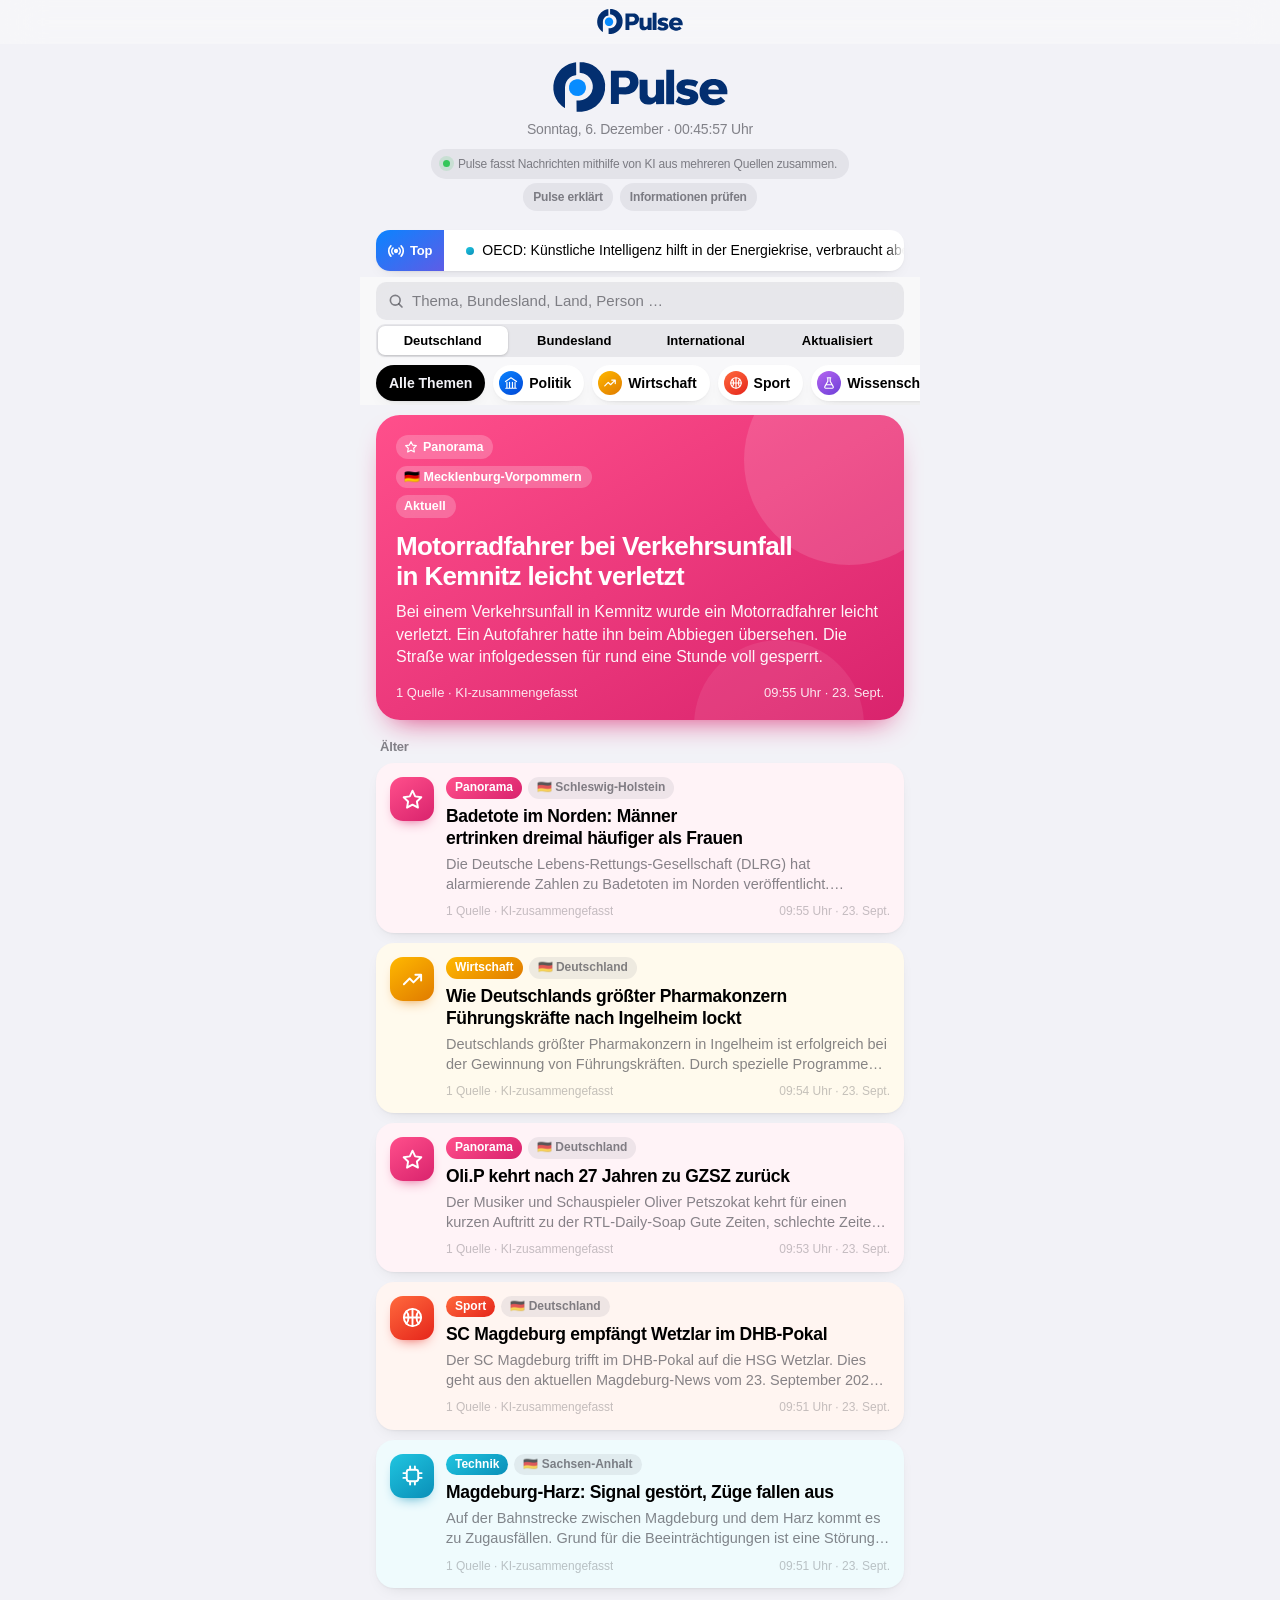
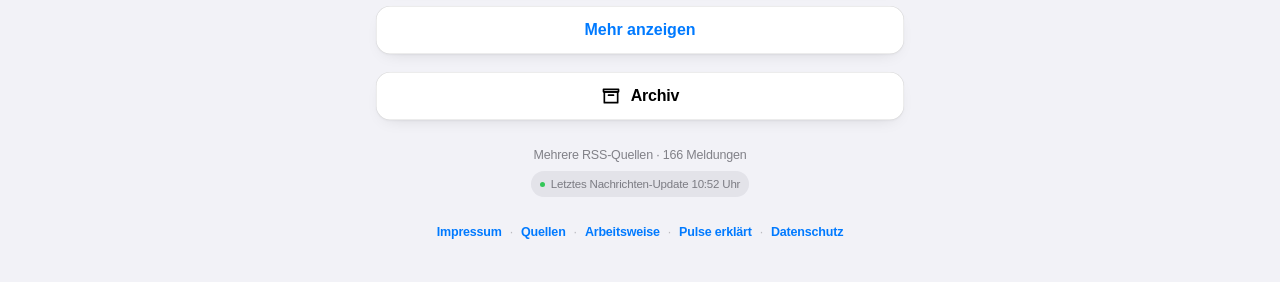
==== index.html @ de3131e3 "Match compact scrolled header spacing" ====
<!doctype html>
<html lang="de">
<head>
<meta charset="utf-8">
<meta name="viewport" content="width=device-width, initial-scale=1, maximum-scale=1, user-scalable=no, viewport-fit=cover">
<meta name="color-scheme" content="light dark">
<link rel="manifest" href="./manifest.webmanifest">
<title>Pulse</title>
<link rel="icon" href="data:image/svg+xml,%3Csvg xmlns='http://www.w3.org/2000/svg' viewBox='0 0 64 64'%3E%3Crect width='64' height='64' rx='16' fill='%23007AFF'/%3E%3Cpath d='M14 35h9l5-15 8 27 5-17h9' fill='none' stroke='white' stroke-width='6' stroke-linecap='round' stroke-linejoin='round'/%3E%3C/svg%3E">
<style>
:root{
  box-sizing:border-box;
  padding-top:env(safe-area-inset-top,0px);
  padding-bottom:env(safe-area-inset-bottom,0px);
  --font:-apple-system,BlinkMacSystemFont,"SF Pro Text","SF Pro Display","Segoe UI",Roboto,"Helvetica Neue",Arial,system-ui,sans-serif;
  --nav:44px;
  --bg:#F2F2F7; --card:#FFFFFF;
  --label:#000000; --label2:rgba(60,60,67,.62); --label3:rgba(60,60,67,.3);
  --sep:rgba(60,60,67,.2); --fill:rgba(118,118,128,.12);
  --bar:rgba(249,249,249,.82); --segon:#FFFFFF; --tint:#007AFF;
  --shadow:0 1px 2px rgba(0,0,0,.04),0 6px 18px -10px rgba(0,0,0,.18);
}
html[data-theme="light"]{color-scheme:light;--bg:#F2F2F7;--card:#FFFFFF;--label:#000000;--label2:rgba(60,60,67,.62);--label3:rgba(60,60,67,.3);--sep:rgba(60,60,67,.2);--fill:rgba(118,118,128,.12);--bar:rgba(249,249,249,.82);--segon:#FFFFFF;--tint:#007AFF;--shadow:0 1px 2px rgba(0,0,0,.04),0 6px 18px -10px rgba(0,0,0,.18)}
html[data-theme="dark"]{color-scheme:dark;--bg:#000000;--card:#1C1C1E;--label:#FFFFFF;--label2:rgba(235,235,245,.62);--label3:rgba(235,235,245,.3);--sep:rgba(84,84,88,.65);--fill:rgba(118,118,128,.24);--bar:rgba(22,22,24,.82);--segon:#636366;--tint:#0A84FF;--shadow:0 0 0 .5px rgba(255,255,255,.04)}
@media (prefers-color-scheme: dark){
  :root:not([data-theme]){
    --bg:#000000; --card:#1C1C1E;
    --label:#FFFFFF; --label2:rgba(235,235,245,.62); --label3:rgba(235,235,245,.3);
    --sep:rgba(84,84,88,.65); --fill:rgba(118,118,128,.24);
    --bar:rgba(22,22,24,.82); --segon:#636366; --tint:#0A84FF;
    --shadow:0 0 0 .5px rgba(255,255,255,.04);
  }
}
*{box-sizing:border-box;-webkit-tap-highlight-color:transparent;transition:none!important;scroll-behavior:auto!important}
[hidden]{display:none!important}
html{width:100%;min-width:100%;scroll-padding-top:env(safe-area-inset-top,0px);-webkit-text-size-adjust:100%;overflow-x:hidden}
body{width:100%;min-width:100%;margin:0;min-height:100vh;background:var(--bg);color:var(--label);font:17px/1.35 var(--font);-webkit-font-smoothing:antialiased;letter-spacing:-.011em}
button{font:inherit;color:inherit;cursor:pointer}
button:focus-visible,a:focus-visible{outline:3px solid color-mix(in srgb,var(--tint) 60%,transparent);outline-offset:2px}
.wrap{display:block;width:100%;max-width:560px;margin:0 auto;padding:0 16px 40px}
.ic{width:22px;height:22px;display:block}

.statusfill{position:fixed;top:0;left:0;right:0;height:env(safe-area-inset-top,0px);background:var(--bar);-webkit-backdrop-filter:saturate(180%) blur(20px);backdrop-filter:saturate(180%) blur(20px);z-index:60}
.navbar{position:sticky;top:env(safe-area-inset-top,0px);z-index:20;height:var(--nav);display:flex;align-items:center;justify-content:center;background:color-mix(in srgb,var(--bar) 78%,transparent);-webkit-backdrop-filter:saturate(180%) blur(20px);backdrop-filter:saturate(180%) blur(20px);border-bottom:.5px solid transparent;transition:border-color .2s}
.navbar.scrolled{height:44px;border-bottom-color:var(--sep)} body.nav-scrolled .controls{top:calc(env(safe-area-inset-top,0px) + 44px)}
.navtitle{display:flex;align-items:center;height:var(--nav);opacity:0;transition:opacity .2s}.navtitle img{display:block;width:86px;height:auto;max-height:30px;object-fit:contain}.theme-toggle{position:absolute;right:12px;top:6px;width:32px;height:32px;border:0;border-radius:50%;display:grid;place-items:center;background:color-mix(in srgb,var(--fill) 70%,transparent);color:var(--label2);opacity:0;pointer-events:none;transition:background .2s,transform .15s,opacity .2s}.theme-toggle:hover{background:var(--sep)}.theme-toggle:active{transform:scale(.94)}.theme-toggle .ic{width:17px;height:17px}
.navbar.scrolled .navtitle,.navbar.scrolled .theme-toggle,.navbar.scrolled>.pulse-settings-toggle{opacity:1;pointer-events:auto}.navbar.scrolled .navtitle{height:44px}.navbar.scrolled .navtitle img{width:88px;max-height:30px}.navbar.scrolled>.pulse-settings-toggle{width:32px!important;height:32px!important;right:12px!important}.navbar.scrolled>.pulse-settings-toggle svg{width:18px!important;height:18px!important}.navbar:not(.scrolled)>.pulse-settings-toggle{opacity:0;pointer-events:none}.navbar>.pulse-settings-toggle{position:absolute!important;right:12px!important;top:50%!important;transform:translateY(-50%)!important;margin:0!important;width:32px!important;height:32px!important}.navbar>.pulse-settings-toggle svg{width:18px!important;height:18px!important}
.settings-panel{margin:4px 0 8px;padding:10px 12px;border-radius:14px;background:var(--card);box-shadow:var(--shadow),inset 0 0 0 .5px var(--sep)}.settings-title{font-size:12px;font-weight:700;color:var(--label2);margin-bottom:7px}.settings-row{display:flex;align-items:center;justify-content:space-between;gap:10px;padding:5px 0;font-size:12px;font-weight:600;color:var(--label2)}.settings-row+.settings-row{border-top:.5px solid var(--sep)}.settings-actions{display:flex;gap:7px;justify-content:flex-end}.settings-panel button{border:0;border-radius:999px;padding:6px 10px;background:var(--fill);color:var(--label2);font-size:12px;font-weight:600}.settings-panel[hidden]{display:none!important}
.large{padding:2px 0 12px}
.large{padding:18px 0 12px;text-align:center}.large h1{margin:0;font-size:34px;line-height:1.1;font-weight:800;letter-spacing:-.03em}.brand-title{display:flex;align-items:center;justify-content:center}.brand-title img{display:block;width:min(175px,48vw);height:auto;max-height:52px;object-fit:contain}
.large .sub{margin:8px 0 0;color:var(--label2);font-size:14px;font-weight:500}.freshline{display:inline-flex;align-items:center;gap:8px;margin:10px auto 0;padding:7px 12px;border-radius:999px;background:var(--fill);font-size:12px;color:var(--label2);justify-content:center}.freshline>span:not(.freshdot){min-width:0}.freshline a{color:var(--tint);font-weight:650;text-decoration:none}.freshline a:hover{text-decoration:underline}.explainer-tools{display:flex;gap:7px;justify-content:center;margin:4px 0 7px}.explainer-tools a{display:inline-flex;align-items:center;justify-content:center;border:0;border-radius:999px;padding:6px 10px;background:var(--fill);color:var(--label2);font-size:12px;font-weight:600;text-decoration:none}.freshdot{width:7px;height:7px;flex:0 0 7px;border-radius:50%;background:#34C759;box-shadow:0 0 0 4px color-mix(in srgb,#34C759 15%,transparent)}

.mq{display:flex;align-items:stretch;background:var(--card);border-radius:14px;box-shadow:var(--shadow);overflow:hidden;margin-bottom:6px}
.mq-label{flex:none;display:flex;align-items:center;gap:6px;padding:0 12px;background:linear-gradient(145deg,#0A84FF,#5E5CE6);color:#fff;font-weight:700;font-size:13px}
.mq-label svg{width:16px;height:16px}
.mq-view{position:relative;flex:1;overflow:hidden;min-width:0;-webkit-mask-image:linear-gradient(90deg,transparent,#000 18px,#000 calc(100% - 18px),transparent);mask-image:linear-gradient(90deg,transparent,#000 18px,#000 calc(100% - 18px),transparent)}
.mq-track{display:flex;width:max-content;animation:mq var(--dur,60s) linear infinite}
.mq-view:hover .mq-track{animation-play-state:paused}
.mq-list{display:flex;flex:none}
.mq-item{display:flex;align-items:center;gap:8px;border:0;background:none;padding:11px 0 11px 22px;font-size:14px;font-weight:500;white-space:nowrap}
.mq-item i{width:8px;height:8px;border-radius:50%;background:linear-gradient(145deg,var(--c1),var(--c2));flex:none}
@keyframes mq{to{transform:translateX(-50%)}}

.controls{position:sticky;top:calc(env(safe-area-inset-top,0px) + var(--nav));z-index:15;background:var(--bar);-webkit-backdrop-filter:saturate(180%) blur(20px);backdrop-filter:saturate(180%) blur(20px);margin:0 -16px;padding:5px 16px 0;display:flex;flex-direction:column;gap:4px}.search-meta{display:flex;align-items:center;justify-content:space-between;gap:10px;min-height:25px;margin:-8px 0 8px;color:var(--label2);font-size:12.5px;font-weight:550}.search-meta:empty,.state-chips:empty,.country-chips:empty{display:none}.search-meta-left{display:flex;align-items:center;gap:7px;min-width:0}.filter-chip{display:inline-flex;align-items:center;gap:6px;max-width:100%;padding:5px 8px 5px 10px;border-radius:999px;background:var(--card);box-shadow:var(--shadow);color:var(--label);white-space:nowrap;overflow:hidden;text-overflow:ellipsis}.filter-chip button{width:18px;height:18px;border:0;border-radius:50%;padding:0;background:var(--fill);display:grid;place-items:center;color:var(--label2);font-size:14px;line-height:1}.filter-clear{border:0;background:none;color:var(--tint);font-size:12.5px;font-weight:650;padding:4px 0}.country-chips,.state-chips{display:flex;gap:8px;overflow-x:auto;padding:4px 16px;margin:0 -16px;scrollbar-width:none}.country-chips::-webkit-scrollbar,.state-chips::-webkit-scrollbar{display:none}.mini-chip{flex:none;border:0;border-radius:999px;padding:7px 11px;background:var(--card);box-shadow:var(--shadow);font:600 13px/1 var(--font);white-space:nowrap}.mini-chip[aria-pressed="true"]{background:var(--label);color:var(--bg)}
.searchbox{position:relative;margin:0}.searchbox .ic{position:absolute;left:11px;top:50%;width:18px;height:18px;transform:translateY(-50%);color:var(--label2);pointer-events:none} .searchbox input{width:100%;height:38px;border:0;border-radius:10px;padding:0 12px 0 36px;background:var(--fill);color:var(--label);font:500 15px/1 var(--font);outline:none}.searchbox input::placeholder{color:var(--label2)}.searchbox input:focus{box-shadow:0 0 0 2px color-mix(in srgb,var(--tint) 35%,transparent)}
/* Mehr anzeigen und Archiv teilen bewusst dieselbe Navigationskomponente. */.large-text .searchbox input{font-size:18px}.large-text .more-button{font-size:19px}
.seg{display:flex;background:var(--fill);border-radius:9px;padding:2px;gap:2px;margin:0}
.seg button{flex:1;min-width:0;border:0;background:transparent;font:600 13px/1 var(--font);padding:8px 2px;border-radius:7px;white-space:nowrap}
.seg button[aria-pressed="true"]{background:var(--segon);box-shadow:0 1px 3px rgba(0,0,0,.16),0 0 0 .5px rgba(0,0,0,.04)}.state-picker{position:relative;padding:7px 0 9px}.state-picker select{width:100%;height:36px;appearance:none;-webkit-appearance:none;border:0;border-radius:10px;padding:0 38px 0 12px;background:var(--fill);color:var(--label);font:600 14px/1 var(--font);outline:none}.state-picker::after{content:"";position:absolute;right:13px;top:50%;width:7px;height:7px;border-right:1.8px solid var(--label2);border-bottom:1.8px solid var(--label2);transform:translateY(-65%) rotate(45deg);pointer-events:none}.state-picker select:focus{box-shadow:0 0 0 2px color-mix(in srgb,var(--tint) 35%,transparent)}
.chips{display:flex;gap:8px;overflow-x:auto;padding:4px 16px;margin:0 -16px;scrollbar-width:none}
.chips::-webkit-scrollbar{display:none}
.chip{flex:none;display:flex;align-items:center;gap:6px;border:0;border-radius:999px;padding:6px 13px 6px 6px;background:var(--card);box-shadow:var(--shadow);font:600 14px/1 var(--font)}
.chip.all{padding-left:13px}
.chip .ci{width:24px;height:24px;border-radius:50%;display:grid;place-items:center;background:linear-gradient(145deg,var(--c1),var(--c2));color:#fff}
.chip .ci svg{width:14px;height:14px}
.chip[aria-pressed="true"]{background:linear-gradient(145deg,var(--c1),var(--c2));color:#fff}
.chip[aria-pressed="true"] .ci{background:rgba(255,255,255,.26)}
.chip.all[aria-pressed="true"]{background:var(--label);color:var(--bg)}

.section{margin:18px 4px 8px;color:var(--label2);font-size:13px;font-weight:600}
.hero{display:block;width:100%;text-align:left;border:0;border-radius:24px;padding:20px 20px 18px;margin-top:10px;color:#fff;background:linear-gradient(150deg,var(--c1),var(--c2));position:relative;overflow:hidden;box-shadow:0 14px 30px -16px var(--c2)}
.hero::before{content:"";position:absolute;right:-50px;top:-60px;width:210px;height:210px;border-radius:50%;background:rgba(255,255,255,.13)}
.hero::after{content:"";position:absolute;right:40px;bottom:-90px;width:170px;height:170px;border-radius:50%;background:rgba(255,255,255,.08)}
.hero>*{position:relative;z-index:1}
.hero-top{display:flex;flex-direction:column;align-items:flex-start;gap:7px;margin:0 52px 14px 0;min-width:0}.hero-top .pill{display:inline-flex;max-width:100%;min-width:0;white-space:nowrap;overflow:hidden;text-overflow:ellipsis}.hero-top .pill:nth-child(2){justify-content:flex-start}.close{right:14px;top:14px;width:34px;height:34px;z-index:5}.shead{padding:18px}.shead h2{margin-top:0}.story-meta{display:flex;flex-wrap:wrap;gap:7px;margin-top:14px}
.pill{display:inline-flex;align-items:center;gap:5px;border-radius:999px;padding:5px 10px 5px 8px;font-size:12.5px;font-weight:600;line-height:1}
.pill svg{width:14px;height:14px}
.pill.glass{background:rgba(255,255,255,.22);-webkit-backdrop-filter:blur(8px);backdrop-filter:blur(8px)}
.htitle{display:block;font-size:26px;line-height:1.14;font-weight:800;letter-spacing:-.025em;text-wrap:balance}
.hsum{display:block;margin-top:10px;font-size:16px;line-height:1.4;opacity:.95}
.hfoot{display:flex;justify-content:space-between;gap:10px;margin-top:16px;font-size:13px;font-weight:500;opacity:.88}
.list{display:flex;flex-direction:column;gap:10px}
.card{display:grid;grid-template-columns:44px 1fr;gap:12px;width:100%;text-align:left;border:0;border-radius:18px;padding:14px;background:var(--card);background:color-mix(in srgb,var(--c1) 7%,var(--card));box-shadow:var(--shadow)}
.tile{width:44px;height:44px;border-radius:13px;display:grid;place-items:center;color:#fff;background:linear-gradient(145deg,var(--c1),var(--c2));box-shadow:0 6px 14px -8px var(--c2)}
.tile .ic{width:23px;height:23px}
.cbody{display:block;min-width:0}
.tags{display:flex;flex-wrap:wrap;gap:6px;margin-bottom:7px}
.tag{border-radius:999px;padding:3px 9px;font-size:12px;font-weight:600;line-height:1.3}
.tag.cat{color:#fff;background:linear-gradient(145deg,var(--c1),var(--c2))}
.tag.reg{background:var(--fill);color:var(--label2)}
.ctitle{display:block;font-size:17.5px;line-height:1.25;font-weight:750;letter-spacing:-.018em;text-wrap:balance}
.csum{display:block;margin-top:5px;font-size:14.5px;line-height:1.36;color:var(--label2);display:-webkit-box;-webkit-line-clamp:2;-webkit-box-orient:vertical;overflow:hidden}
.cmeta{display:flex;justify-content:space-between;gap:10px;margin-top:9px;font-size:12px;color:var(--label3);font-weight:500}.cmeta .sources{color:var(--label2)}.cmeta .ai{color:var(--label3)}
.cmeta span:first-child{overflow:hidden;text-overflow:ellipsis;white-space:nowrap}
.empty{text-align:center;padding:48px 24px;color:var(--label2)}.archive-button,.more-button{display:flex;align-items:center;justify-content:center;gap:10px;width:100%;height:48px;margin:18px 0 6px;padding:0 18px;border:0;border-radius:14px;background:var(--card);text-decoration:none;font-size:16px;font-weight:650;box-shadow:var(--shadow),inset 0 0 0 .5px var(--sep);transition:background .15s,transform .15s}.archive-button{color:#000}.more-button{color:var(--tint)}.archive-button:hover,.more-button:hover{background:var(--fill)}.archive-button:active,.more-button:active{transform:scale(.985)}.archive-button svg{width:20px;height:20px;flex:none}.large-text .archive-button,.large-text .more-button{font-size:19px}
.empty h3{margin:12px 0 6px;color:var(--label);font-size:20px}
.empty p{margin:0 0 16px;font-size:15px}
.empty .big{width:64px;height:64px;border-radius:20px;margin:0 auto;display:grid;place-items:center;background:linear-gradient(145deg,#8E8E93,#636366);color:#fff}
.empty .big svg{width:32px;height:32px}
.skip-link{position:fixed;left:12px;top:8px;z-index:100;padding:9px 12px;border-radius:10px;background:var(--label);color:var(--bg);transform:translateY(-150%);transition:transform .15s}.skip-link:focus{transform:none}.access-tools{display:flex;gap:7px;justify-content:flex-end;margin:4px 0 7px}.access-tools button{border:0;border-radius:999px;padding:6px 10px;background:var(--fill);color:var(--label2);font-size:12px;font-weight:600}body.large-text{font-size:19px}body.large-text .sub{font-size:18px}body.large-text .freshline{font-size:15px}body.large-text .mq-label{font-size:15px}body.large-text .mq-item{font-size:17px}body.large-text .seg button{font-size:16px}body.large-text .chip{font-size:15px}body.large-text .state-chips button{font-size:15px}body.large-text .section{font-size:16px}body.large-text .ctitle{font-size:21px}body.large-text .csum{font-size:19px}body.large-text .cmeta{font-size:15px}body.large-text .tag{font-size:14px}body.large-text .htitle{font-size:30px}body.large-text .hsum{font-size:19px}body.large-text .hfoot{font-size:15px}body.large-text .pill{font-size:14px}body.large-text .access-tools button{font-size:14px}body.large-text .shead h2{font-size:27px}body.large-text .sbody h4{font-size:16px}body.large-text .sbody p{font-size:20px}body.large-text .sbody .note{font-size:16px}body.large-text .source-links p{font-size:18px}body.large-text .sact a,body.large-text .sact button{font-size:19px}body.large-text .story-badge{font-size:14px}body.reduce-motion *,body.reduce-motion *::before,body.reduce-motion *::after{animation:none!important;transition:none!important;scroll-behavior:auto!important}.story-meta{display:flex;flex-wrap:wrap;gap:6px;margin-top:8px}.story-badge{display:inline-flex;align-items:center;gap:5px;padding:4px 8px;border-radius:999px;background:rgba(255,255,255,.22);color:#fff;font-size:11.5px;font-weight:600}.ai-badge{color:#fff;background:rgba(255,255,255,.30)}.bottom-nav{display:none}@media(max-width:680px){main.wrap{display:block;width:100%;max-width:none;margin:0;padding:0 16px 90px}.bottom-nav{position:fixed;display:flex;left:0;right:0;bottom:0;z-index:40;padding:7px 8px calc(7px + env(safe-area-inset-bottom,0px));background:var(--bar);backdrop-filter:saturate(180%) blur(20px);border-top:.5px solid var(--sep);justify-content:space-around}.bottom-nav button{flex:1;border:0;background:none;color:var(--label2);font-size:10px;font-weight:600;padding:3px 1px}.bottom-nav button[aria-current="page"]{color:var(--tint)}.bottom-nav .bn-icon{display:block;font-size:17px;line-height:18px;margin-bottom:2px}.wrap{padding-bottom:90px}}.foot{margin:26px 8px 0;text-align:center;color:var(--label2);font-size:12.5px;line-height:1.45}.info-link{display:flex;align-items:center;justify-content:center;width:max-content;margin:10px auto 0;padding:7px 11px;border-radius:999px;background:var(--fill);color:var(--tint);font-size:12px;font-weight:650;text-decoration:none}.update-badge{display:inline-flex;align-items:center;gap:6px;margin-top:7px;padding:5px 9px;border-radius:999px;background:var(--fill);font-size:11.5px}.update-badge i{width:5px;height:5px;border-radius:50%;background:#34C759}.change-box{margin:14px 0 18px;padding:12px 14px;border-radius:14px;background:color-mix(in srgb,var(--tint) 10%,var(--card));border:1px solid color-mix(in srgb,var(--tint) 28%,var(--sep));color:var(--label)}.change-title{font-size:13px;font-weight:750;color:var(--tint);margin-bottom:5px}.change-text{font-size:14px;line-height:1.45;color:var(--label2)}

.overlay{position:fixed;inset:0;background:rgba(0,0,0,.42);opacity:0;pointer-events:none;transition:opacity .25s;z-index:70}
.overlay.open{opacity:1;pointer-events:auto}
.sheet{position:fixed;left:0;right:0;bottom:0;margin:0 auto;max-width:680px;max-height:90vh;overflow:auto;background:var(--bg);border-radius:22px 22px 0 0;transform:translateY(105%);transition:transform .34s cubic-bezier(.2,.85,.2,1);z-index:71;padding-bottom:calc(22px + env(safe-area-inset-bottom,0px));overscroll-behavior:contain}
.sheet.open{transform:none}
.grip{display:block;padding:10px 0 8px;touch-action:none}
.grip::before{content:"";display:block;width:38px;height:5px;border-radius:3px;background:var(--label3);margin:0 auto}
.shead{margin:0 14px;border-radius:20px;padding:18px;color:#fff;background:linear-gradient(150deg,var(--c1),var(--c2));position:relative;overflow:hidden}
.shead::before{content:"";position:absolute;right:-40px;top:-50px;width:170px;height:170px;border-radius:50%;background:rgba(255,255,255,.14)}
.shead>*{position:relative}
.shead h2{margin:12px 0 0;font-size:23px;line-height:1.18;font-weight:800;letter-spacing:-.022em;text-wrap:balance}
.sbody{padding:4px 22px 0}
.sbody h4{margin:18px 0 4px;font-size:13px;color:var(--label2);font-weight:600}.relevance{padding:11px 13px;border-radius:13px;background:var(--fill);font-size:15px;line-height:1.42}
.sbody p{margin:0;font-size:17px;line-height:1.45}
.sbody .note{font-size:13px;color:var(--label2);margin-top:14px}.source-links p{margin:0 0 6px;font-size:15px;line-height:1.4}.source-links a{color:var(--tint);text-decoration:none}.source-links a:hover{text-decoration:underline}
.sact{display:flex;flex-wrap:wrap;gap:10px;margin-top:20px}
.sact a,.sact button{flex:1 1 auto;text-align:center;text-decoration:none;border:0;border-radius:14px;padding:14px 18px;font-weight:600;font-size:16px}
.sact .primary{background:linear-gradient(145deg,var(--c1),var(--c2));color:#fff}
.sact .secondary{background:var(--fill);color:var(--tint)}
.close{position:absolute;right:12px;top:12px;width:30px;height:30px;border-radius:50%;border:0;background:rgba(255,255,255,.24);color:#fff;display:grid;place-items:center;z-index:2}
.close svg{width:14px;height:14px}

@media (prefers-reduced-motion:reduce){
  .mq-track{animation:none}
  .mq-view{overflow-x:auto;-webkit-mask-image:none;mask-image:none}
  .mq-list[aria-hidden="true"]{display:none}
  .sheet,.overlay{transition:none}
}
@media (max-width:380px){
  .large h1{font-size:30px}
  .htitle{font-size:23px}
  .seg button{font-size:12px}
}
</style>
<link rel="stylesheet" href="./assets/settings.css">
</head>
<body>
<svg width="0" height="0" style="position:absolute" aria-hidden="true" focusable="false">
  <defs>
    <symbol id="i-politik" viewBox="0 0 24 24" fill="none" stroke="currentColor" stroke-width="2" stroke-linecap="round" stroke-linejoin="round"><path d="M3 21h18M5 21V11M9.5 21V11M14.5 21V11M19 21V11M2.5 9.5 12 3l9.5 6.5"/></symbol>
    <symbol id="i-wirtschaft" viewBox="0 0 24 24" fill="none" stroke="currentColor" stroke-width="2" stroke-linecap="round" stroke-linejoin="round"><path d="M3 17l6-6 4 4 8-8M15 7h6v6"/></symbol>
    <symbol id="i-sport" viewBox="0 0 24 24" fill="none" stroke="currentColor" stroke-width="2" stroke-linecap="round" stroke-linejoin="round"><circle cx="12" cy="12" r="9"/><path d="M12 3v18M3 12h18M5.6 5.6c3 3 3 9.8 0 12.8M18.4 5.6c-3 3-3 9.8 0 12.8"/></symbol>
    <symbol id="i-wissenschaft" viewBox="0 0 24 24" fill="none" stroke="currentColor" stroke-width="2" stroke-linecap="round" stroke-linejoin="round"><path d="M9 3h6M10 3v6l-5.2 9.2A2 2 0 0 0 6.5 21h11a2 2 0 0 0 1.7-2.8L14 9V3M7.5 15h9"/></symbol>
    <symbol id="i-technik" viewBox="0 0 24 24" fill="none" stroke="currentColor" stroke-width="2" stroke-linecap="round" stroke-linejoin="round"><rect x="6" y="6" width="12" height="12" rx="2.5"/><path d="M9.5 2.5v3M14.5 2.5v3M9.5 18.5v3M14.5 18.5v3M2.5 9.5h3M2.5 14.5h3M18.5 9.5h3M18.5 14.5h3"/></symbol>
    <symbol id="i-panorama" viewBox="0 0 24 24" fill="none" stroke="currentColor" stroke-width="2" stroke-linecap="round" stroke-linejoin="round"><path d="M12 2.8l2.8 5.9 6.4.9-4.6 4.5 1.1 6.4L12 17.4l-5.7 3.1 1.1-6.4L2.8 9.6l6.4-.9z"/></symbol>
    <symbol id="i-umwelt" viewBox="0 0 24 24" fill="none" stroke="currentColor" stroke-width="2" stroke-linecap="round" stroke-linejoin="round"><path d="M11 20A7 7 0 0 1 4 13c0-6 5-9 16-9 0 10-3 16-9 16z"/><path d="M4 21c3-6 6-9 11-11"/></symbol>
    <symbol id="i-wave" viewBox="0 0 24 24" fill="none" stroke="currentColor" stroke-width="2.4" stroke-linecap="round"><circle cx="12" cy="12" r="2" fill="currentColor"/><path d="M7.5 7.5a6.4 6.4 0 0 0 0 9M16.5 7.5a6.4 6.4 0 0 1 0 9M4.3 4.3a11 11 0 0 0 0 15.4M19.7 4.3a11 11 0 0 1 0 15.4"/></symbol>
    <symbol id="i-search" viewBox="0 0 24 24" fill="none" stroke="currentColor" stroke-width="2.2" stroke-linecap="round"><circle cx="11" cy="11" r="6.5"/><path d="M20 20l-4.2-4.2"/></symbol>
    <symbol id="i-clock" viewBox="0 0 24 24" fill="none" stroke="currentColor" stroke-width="2.2" stroke-linecap="round"><circle cx="12" cy="12" r="8"/><path d="M12 7v5l3 2"/></symbol>
    <symbol id="i-x" viewBox="0 0 24 24" fill="none" stroke="currentColor" stroke-width="3" stroke-linecap="round"><path d="M6 6l12 12M18 6L6 18"/></symbol>
    <symbol id="i-sun" viewBox="0 0 24 24" fill="none" stroke="currentColor" stroke-width="2" stroke-linecap="round"><circle cx="12" cy="12" r="4"/><path d="M12 2v2M12 20v2M4.9 4.9l1.4 1.4M17.7 17.7l1.4 1.4M2 12h2M20 12h2M4.9 19.1l1.4-1.4M17.7 6.3l1.4-1.4"/></symbol>
    <symbol id="i-moon" viewBox="0 0 24 24" fill="none" stroke="currentColor" stroke-width="2" stroke-linecap="round" stroke-linejoin="round"><path d="M21 12.8A9 9 0 1 1 11.2 3a7 7 0 0 0 9.8 9.8Z"/></symbol>
    <symbol id="i-settings" viewBox="0 0 24 24" fill="none" stroke="currentColor" stroke-width="2" stroke-linecap="round" stroke-linejoin="round"><circle cx="12" cy="12" r="3"/><path d="M19.4 15a1.7 1.7 0 0 0 .3 1.9l.1.1-1.7 1.7-.1-.1a1.7 1.7 0 0 0-1.9-.3 1.7 1.7 0 0 0-1 1.5V20h-2.4v-.2a1.7 1.7 0 0 0-1-1.5 1.7 1.7 0 0 0-1.9.3l-.1.1L8 17l.1-.1a1.7 1.7 0 0 0 .3-1.9 1.7 1.7 0 0 0-1.5-1H6.7v-2.4h.2a1.7 1.7 0 0 0 1.5-1 1.7 1.7 0 0 0-.3-1.9L8 8.6l1.7-1.7.1.1a1.7 1.7 0 0 0 1.9.3 1.7 1.7 0 0 0 1-1.5v-.2h2.4v.2a1.7 1.7 0 0 0 1 1.5 1.7 1.7 0 0 0 1.9-.3l.1-.1 1.7 1.7-.1.1a1.7 1.7 0 0 0-.3 1.9 1.7 1.7 0 0 0 1.5 1h.2v2.4h-.2a1.7 1.7 0 0 0-1.5 1Z"/></symbol>
  </defs>
</svg>
<a class="skip-link" href="#mainContent">Zum Inhalt springen</a><div class="statusfill"></div>
<header class="navbar" id="navbar"><span class="navtitle"><img src="assets/pulse-logo.svg" alt="Pulse"></span><button class="theme-toggle" id="settingsToggle" type="button" aria-label="Einstellungen" title="Einstellungen"><svg class="ic" aria-hidden="true"><use href="#i-settings"/></svg></button></header>


<main class="wrap" id="mainContent" tabindex="-1">
  <div class="large"><h1 class="brand-title"><img src="assets/pulse-logo.svg" alt="Pulse"></h1><p class="sub" id="dateSub"></p><div class="freshline"><span class="freshdot"></span><span>Pulse fasst Nachrichten mithilfe von KI aus mehreren Quellen zusammen.</span></div><div class="explainer-tools" aria-label="Informationen"><a href="./erklaert.html" aria-label="Pulse erklärt">Pulse erklärt</a><a href="./medienkompetenz.html" aria-label="Informationen prüfen">Informationen prüfen</a></div></div>
  <div class="mq" id="mq" hidden></div>
  <div class="controls">
    <label class="searchbox"><svg class="ic" aria-hidden="true"><use href="#i-search"/></svg><input id="searchInput" type="search" autocomplete="off" enterkeyhint="search" placeholder="Thema, Bundesland, Land, Person …" aria-label="Nachrichten durchsuchen"></label><div id="searchMeta" class="search-meta" aria-live="polite"></div>
    <div class="seg" id="seg" role="group" aria-label="Reichweite"></div>
    <div class="state-chips" id="states" role="group" aria-label="Bundesländer"></div><div class="country-chips" id="countryStates" role="group" aria-label="Länder"></div>
    <div class="chips" id="chips" role="group" aria-label="Themen"></div>
  </div>
  <div id="feed"></div>
  <p class="foot" id="foot"></p><p class="foot"><a href="./impressum.html" style="color:var(--tint);text-decoration:none;font-weight:600">Impressum</a><span style="margin:0 8px;color:var(--label3)">·</span><a href="./quellen.html" style="color:var(--tint);text-decoration:none;font-weight:600">Quellen</a><span style="margin:0 8px;color:var(--label3)">·</span><a href="./arbeitsweise.html" style="color:var(--tint);text-decoration:none;font-weight:600">Arbeitsweise</a><span style="margin:0 8px;color:var(--label3)">·</span><a href="./erklaert.html" style="color:var(--tint);text-decoration:none;font-weight:600">Pulse erklärt</a><span style="margin:0 8px;color:var(--label3)">·</span><a href="./datenschutz.html" style="color:var(--tint);text-decoration:none;font-weight:600">Datenschutz</a></p>
</main>

<nav class="bottom-nav" aria-label="Schnellnavigation"><button data-nav="home" aria-current="page"><span class="bn-icon">⌂</span>Start</button><button data-nav="de"><span class="bn-icon">🇩🇪</span>Deutschland</button><button data-nav="local"><span class="bn-icon">📍</span>Bundesland</button><button data-nav="int"><span class="bn-icon">🌍</span>International</button><button data-nav="topics"><span class="bn-icon">☷</span>Themen</button></nav><div id="sheetRoot"></div>
<noscript><p style="padding:24px">Für den Ticker wird JavaScript benötigt.</p></noscript>

<script>
(function(){
'use strict';

const SNAPSHOT='Pulse';
const themeKey='pulse-theme';

const CATS={
  politik:{n:'Politik',c1:'#0A84FF',c2:'#0046D6'},
  wirtschaft:{n:'Wirtschaft',c1:'#FFB800',c2:'#E07B00'},
  sport:{n:'Sport',c1:'#FF6A3D',c2:'#E5251B'},
  wissenschaft:{n:'Wissenschaft',c1:'#B565F0',c2:'#6D3FD8'},
  technik:{n:'Technik',c1:'#20C5E0',c2:'#0A8FB8'},
  panorama:{n:'Panorama',c1:'#FF4F8B',c2:'#D9236D'},
  umwelt:{n:'Umwelt',c1:'#3ED16A',c2:'#178F47'}
};
const COUNTRIES={INT:{n:'Welt',flag:'🌍'},DE:{n:'Deutschland',flag:'🇩🇪'},UK:{n:'Vereinigtes Königreich',flag:'🇬🇧'},PT:{n:'Portugal',flag:'🇵🇹'},US:{n:'USA',flag:'🇺🇸'},FR:{n:'Frankreich',flag:'🇫🇷'},ES:{n:'Spanien',flag:'🇪🇸'},IT:{n:'Italien',flag:'🇮🇹'},PL:{n:'Polen',flag:'🇵🇱'},UA:{n:'Ukraine',flag:'🇺🇦'},RU:{n:'Russland',flag:'🇷🇺'},CN:{n:'China',flag:'🇨🇳'},JP:{n:'Japan',flag:'🇯🇵'},IN:{n:'Indien',flag:'🇮🇳'},IR:{n:'Iran',flag:'🇮🇷'}};
const STATES={BW:'Baden-Württemberg',BY:'Bayern',BE:'Berlin',BB:'Brandenburg',HB:'Bremen',HH:'Hamburg',HE:'Hessen',MV:'Mecklenburg-Vorpommern',NI:'Niedersachsen',NW:'Nordrhein-Westfalen',RP:'Rheinland-Pfalz',SL:'Saarland',SN:'Sachsen',ST:'Sachsen-Anhalt',SH:'Schleswig-Holstein',TH:'Thüringen'};

/* -------- Meldungen: werden automatisch aus data.json geladen -------- */
let ITEMS=[],CURRENT_ITEMS=[],ARCHIVE_ITEMS=[];

/* ------------------------------------------------------------------ *
 *  Zustand (nur im Speicher, keine Einstellungsseite mehr)
 * ------------------------------------------------------------------ */
let S={scope:'state',cat:'all',state:'',country:'INT',search:'',shown:6};
let currentSheet=null,lastFocus=null;

const $=(s,r=document)=>r.querySelector(s);
const esc=s=>String(s==null?'':s).replace(/[&<>"']/g,c=>({'&':'&amp;','<':'&lt;','>':'&gt;','"':'&quot;',"'":'&#39;'}[c]));
const ic=(id,cls)=>`<svg class="ic${cls?' '+cls:''}" aria-hidden="true"><use href="#i-${id}"/></svg>`;
const cv=cat=>`--c1:${cat.c1};--c2:${cat.c2}`;
function dateOnly(d){const x=new Date(d);return Number.isNaN(x.getTime())?null:new Date(x.getFullYear(),x.getMonth(),x.getDate())}
function diffDays(d){const t=new Date();const today=new Date(t.getFullYear(),t.getMonth(),t.getDate());const day=dateOnly(d);return day?Math.round((today-day)/86400000):9999}
function dayLabel(d){const n=diffDays(d);if(n===9999)return '';if(n<=0)return 'Heute';if(n===1)return 'Gestern';if(n<7)return 'Vor '+n+' Tagen';const day=dateOnly(d);return new Intl.DateTimeFormat('de-DE',{day:'numeric',month:'short',year:n>300?'numeric':undefined}).format(day)}
function groupOf(d){const n=diffDays(d);return n<=0?'Heute':n===1?'Gestern':n<7?'Diese Woche':'Älter'}
function regionTag(it){const co=COUNTRIES[it.c]||COUNTRIES.INT;const name=it.city||(it.st&&STATES[it.st])||co.n;return co.flag+' '+esc(name)}
function sourceCount(it){return Array.isArray(it.srcs)&&it.srcs.length?it.srcs.length:(it.src?1:0)}
function sourceLabel(it){const n=sourceCount(it);return n+' Quelle'+(n===1?'':'n')}
function independentSourceCount(it){return Number.isFinite(Number(it.independent))?Number(it.independent):sourceCount(it)}
function sourceDiversityLabel(it){const n=sourceCount(it),u=independentSourceCount(it);return n>1&&u<n?(n+' Quellen · '+u+' unterschiedliche Domains'):sourceLabel(it)}
function isUpdated(it){
  if(String(it.chg||'').trim())return true;
  const previous=ARCHIVE_ITEMS.find(x=>x&&x.id===it.id);
  if(!previous)return false;
  const curSources=(it.srcs||[]).map(x=>x?.url||'').filter(Boolean).sort().join('|');
  const oldSources=(previous.srcs||[]).map(x=>x?.url||'').filter(Boolean).sort().join('|');
  return (Date.parse(it.d)||0)>(Date.parse(previous.d)||0)
    ||curSources!==oldSources
    ||String(it.t||'')!==String(previous.t||'')
    ||String(it.s||'')!==String(previous.s||'')
    ||String(it.m||'')!==String(previous.m||'')
    ||String(it.r||'')!==String(previous.r||'');
}
function updateInfo(it){
  if(String(it.chg||'').trim())return String(it.chg).trim();
  const previous=ARCHIVE_ITEMS.find(x=>x&&x.id===it.id);
  if(!previous)return '';
  const changes=[];
  const curSources=(it.srcs||[]).map(x=>x?.url||'').filter(Boolean).sort();
  const oldSources=(previous.srcs||[]).map(x=>x?.url||'').filter(Boolean).sort();
  const added=curSources.filter(u=>!oldSources.includes(u));
  const removed=oldSources.filter(u=>!curSources.includes(u));
  if(added.length)changes.push(added.length===1?'Neue Quelle hinzugefügt':added.length+' neue Quellen hinzugefügt');
  if(removed.length)changes.push(removed.length===1?'Eine Quelle entfernt':removed.length+' Quellen entfernt');
  if(String(it.t||'')!==String(previous.t||''))changes.push('Überschrift aktualisiert');
  if(String(it.s||'')!==String(previous.s||''))changes.push('Zusammenfassung aktualisiert');
  if(String(it.m||'')!==String(previous.m||''))changes.push('Weitere Informationen ergänzt oder geändert');
  if(String(it.r||'')!==String(previous.r||''))changes.push('Einordnung aktualisiert');
  if(String(it.agree||'')!==String(previous.agree||''))changes.push('Quellenvergleich aktualisiert');
  if(!changes.length && (Date.parse(it.d)||0)>(Date.parse(previous.d)||0))changes.push('Meldung erneut geprüft und aktualisiert');
  return changes.join(' · ');
}
function originalUrl(it){return it.url||(Array.isArray(it.srcs)&&it.srcs[0]?.url)||''}
function sourceType(src){try{const h=new URL(src.url||'').hostname.replace(/^www\\./,'').toLowerCase();if(/bundesregierung|bundestag|bundesbank|polizei|justiz|gericht|nasa\\.gov|esa\\.int|noaa\\.gov|who\\.int|europa\\.eu/.test(h))return 'Primärquelle'}catch{}return 'Berichterstattung'}

function normalizeSearch(value){return String(value||'').normalize('NFD').replace(/[\u0300-\u036f]/g,'').toLowerCase().trim()}
function searchableText(it){
  const country=COUNTRIES[it.o]?.n||COUNTRIES[it.c]?.n||'';
  const state=it.st?STATES[it.st]||it.st:'';
  const sources=Array.isArray(it.srcs)?it.srcs.map(x=>x?.name||'').join(' '):'';
  return normalizeSearch([it.t,it.s,it.m,it.r,it.chg,it.agree,it.city,state,country,it.k,sources].join(' '));
}
function visible(){
  const q=normalizeSearch(S.search);
  const list=ITEMS.filter(it=>{
    if(S.cat!=='all'&&it.k!==S.cat)return false;
    if(S.scope==='state'&&it.c!=='DE')return false;
    if(S.scope==='local'&&(it.c!=='DE'||(S.state&&it.st!==S.state)))return false;
    if(S.scope==='all'&&it.c==='DE')return false;
    if(S.scope==='all'&&S.country&&S.country!=='INT'&&it.c!==S.country&&it.o!==S.country)return false;
    if(S.scope==='updated'&&!isUpdated(it))return false;
    if(q&&!searchableText(it).includes(q))return false;
    return true;
  });
  return list.sort((a,b)=>a.d===b.d?b.p-a.p:(a.d<b.d?1:-1));
}

function renderMarquee(){
  const el=$('#mq');
  const pool=CURRENT_ITEMS.slice().sort((a,b)=>a.d===b.d?b.p-a.p:(a.d<b.d?1:-1)).slice(0,12);
  if(!pool.length){el.hidden=true;el.innerHTML='';return}
  const chars=pool.reduce((n,it)=>n+it.t.length,0);
  const list=pool.map(it=>`<button class="mq-item" data-open="${it.id}" style="${cv(CATS[it.k])}"><i></i>${esc(it.t)}</button>`).join('');
  el.hidden=false;
  el.innerHTML=`<div class="mq-label">${ic('wave')}Top</div><div class="mq-view"><div class="mq-track" style="--dur:${Math.max(40,Math.round(chars/7))}s"><div class="mq-list">${list}</div><div class="mq-list" aria-hidden="true">${list.replace(/<button /g,'<button tabindex="-1" ')}</div></div></div>`;
}
function renderControls(){
  const scopes=[['state','Deutschland'],['local','Bundesland'],['all','International'],['updated','Aktualisiert']];
  const availableStates=Object.entries(STATES).filter(([k])=>ITEMS.some(it=>it.c==='DE'&&it.st===k));
  const availableCountries=Object.entries(COUNTRIES).filter(([k])=>k==='INT'||ITEMS.some(it=>it.c===k||it.o===k));
  const q=String(S.search||'').trim();
  const list=visible();
  const shortState=n=>({'Baden-Württemberg':'BW','Mecklenburg-Vorpommern':'MV','Nordrhein-Westfalen':'NRW','Rheinland-Pfalz':'RP','Sachsen-Anhalt':'ST','Schleswig-Holstein':'SH'}[n]||n);
  $('#states').innerHTML=S.scope==='local'?[['','Alle'],...availableStates.map(([k,n])=>[k,shortState(n)])].map(([k,n])=>`<button class="mini-chip" data-state="${k||'all'}" aria-pressed="${S.state===k}">${n}</button>`).join(''):'';
  $('#countryStates').innerHTML=S.scope==='all'?availableCountries.map(([k,v])=>`<button class="mini-chip" data-country="${k}" aria-pressed="${(S.country||'INT')===k}">${v.flag} ${v.n}</button>`).join(''):'';
  $('#seg').innerHTML=scopes.map(s=>`<button data-scope="${s[0]}" aria-pressed="${S.scope===s[0]}">${s[1]}</button>`).join('');
  $('#chips').innerHTML=`<button class="chip all" data-cat="all" aria-pressed="${S.cat==='all'}">Alle Themen</button>`+Object.keys(CATS).map(k=>`<button class="chip" data-cat="${k}" aria-pressed="${S.cat===k}" style="${cv(CATS[k])}"><span class="ci">${ic(k)}</span>${CATS[k].n}</button>`).join('');
  $('#searchMeta').innerHTML=q?`<span class="search-meta-left"><span class="filter-chip">Suche: ${esc(q)} <button type="button" data-clear-search aria-label="Suche löschen">×</button></span></span><button class="filter-clear" type="button" data-clear-search>Filter löschen</button>`:``;
}
function heroHTML(it){
  const cat=CATS[it.k];
  return `<button class="hero" data-open="${it.id}" style="${cv(cat)}">
    <span class="hero-top"><span class="pill glass">${ic(it.k)}${cat.n}</span><span class="pill glass">${regionTag(it)}</span><span class="pill glass">Aktuell</span></span>
    <span class="htitle">${esc(it.t)}</span>
    <span class="hsum">${esc(it.s)}</span>
    <span class="hfoot"><span>${sourceLabel(it)} · KI-zusammengefasst</span><span>${it.d?new Intl.DateTimeFormat('de-DE',{hour:'2-digit',minute:'2-digit'}).format(new Date(it.d))+' Uhr · '+dayLabel(it.d):dayLabel(it.d)}</span></span>
  </button>`;
}
function cardHTML(it){
  const cat=CATS[it.k];
  return `<button class="card" data-open="${it.id}" style="${cv(cat)}">
    <span class="tile">${ic(it.k)}</span>
    <span class="cbody">
      <span class="tags"><span class="tag cat">${cat.n}</span><span class="tag reg">${regionTag(it)}</span></span>
      <span class="ctitle">${esc(it.t)}</span>
      <span class="csum">${esc(it.s)}</span>
      <span class="cmeta"><span>${sourceDiversityLabel(it)} · KI-zusammengefasst</span><span>${it.d?new Intl.DateTimeFormat('de-DE',{hour:'2-digit',minute:'2-digit'}).format(new Date(it.d))+' Uhr · '+dayLabel(it.d):dayLabel(it.d)}</span></span>
    </span>
  </button>`;
}
function emptyHTML(){
  if(S.scope==='updated')return `<div class="empty"><div class="big">${ic('clock')}</div><h3>Noch keine Aktualisierungen</h3><p>Aktuell wurde noch keine Meldung nach ihrer Veröffentlichung mit neuen Quellen oder Informationen aktualisiert.</p></div>`;
  return `<div class="empty"><div class="big">${ic('search')}</div><h3>Nichts gefunden</h3><p>Für diese Auswahl gibt es im Moment keine Meldungen.<br>Wähle eine andere Reichweite oder ein anderes Thema.</p><button class="btn" data-scope="all" data-cat="all">Alles zeigen</button></div>`;
}
function renderFeed(){
  const list=visible(),el=$('#feed');
  if(!list.length){el.innerHTML=emptyHTML();return}
  const page=list.slice(0,S.shown);
  const [hero,...rest]=page;
  let html=heroHTML(hero),last=null,open=false;
  for(const it of rest){
    const g=groupOf(it.d);
    if(g!==last){if(open)html+='</div>';html+=`<div class="section">${g}</div><div class="list">`;open=true;last=g}
    html+=cardHTML(it);
  }
  if(open)html+='</div>';
  if(S.shown<list.length){
    const remaining=list.length-S.shown;
    html+=`<button class="more-button" type="button" data-more>Mehr anzeigen</button>`;
  }
  if(list.length>6){
    html+=`<a class="archive-button" href="./archiv.html" aria-label="Archiv öffnen"><svg viewBox="0 0 24 24" fill="none" stroke="currentColor" stroke-width="2" stroke-linecap="round" stroke-linejoin="round" aria-hidden="true"><path d="M4 7h16v13H4z"/><path d="M3 4h18v3H3z"/><path d="M9 11h6"/></svg><span>Archiv</span></a>`;
  }
  el.innerHTML=html;
}

function renderFoot(){
  const latest=ITEMS.reduce((m,it)=>Math.max(m,Date.parse(it.d)||0),0);
  const when=latest?new Intl.DateTimeFormat('de-DE',{hour:'2-digit',minute:'2-digit'}).format(new Date(latest)):'–';
  $('#foot').innerHTML=`Mehrere RSS-Quellen · ${ITEMS.length} Meldungen<br><span class="update-badge"><i></i>Letztes Nachrichten-Update ${when} Uhr</span>`;
}
function renderAll(){
  renderMarquee();renderControls();renderFeed();renderFoot();
  if(currentSheet)openSheet(currentSheet,true);
}

function sheetHTML(it,isOpen){
  const cat=CATS[it.k];
  const canShare=typeof navigator!=='undefined'&&!!navigator.share;
  return `<div class="overlay${isOpen?' open':''}" data-close="1"></div>
  <div class="sheet${isOpen?' open':''}" role="dialog" aria-modal="true" aria-label="${esc(it.t)}" style="${cv(cat)}">
    <div class="grip" aria-hidden="true"></div>
    <div class="shead">
      <button class="close" data-close="1" aria-label="Schließen">${ic('x')}</button>
      <span class="hero-top" style="margin:0"><span class="pill glass">${ic(it.k)}${cat.n}</span><span class="pill glass">${regionTag(it)}</span></span>
      <h2>${esc(it.t)}</h2><div class="story-meta"><span class="story-badge ai-badge">KI-zusammengefasst</span><span class="story-badge">${sourceDiversityLabel(it)}</span><span class="story-badge">${it.d?'Aktualisiert '+new Intl.DateTimeFormat('de-DE',{hour:'2-digit',minute:'2-digit'}).format(new Date(it.d))+' Uhr':'Aktuelle Meldung'}</span></div>
    </div>
    <div class="sbody">
      <h4>Kurzfassung</h4><p>${esc(it.s)}</p>
      ${it.m?`<h4>Was bisher bekannt ist</h4><p>${esc(it.m)}</p>`:''}
      
      ${it.r?`<h4>Warum relevant</h4><p class="relevance">${esc(it.r)}</p>`:''}
      ${isUpdated(it)?`<div class="change-box"><div class="change-title">Was hat sich geändert?</div><div class="change-text">${esc(updateInfo(it)||'Neue Informationen oder Quellen hinzugefügt')}</div></div>`:''}
      <h4>Quellen</h4>
      <div class="source-links">${(Array.isArray(it.srcs)?it.srcs:[]).map(src=>`<p><a href="${esc(src.url||'#')}" target="_blank" rel="noopener noreferrer">${esc(src.name||'Quelle')}</a><small style="display:block;color:var(--label3);margin-top:2px">${sourceType(src)}</small></p>`).join('') || '<p>Keine Quellenlinks verfügbar.</p>'}</div>
      ${it.agree?`<h4>Quellenvergleich</h4><p>${esc(it.agree)}</p>`:''}
      ${Array.isArray(it.diff)&&it.diff.length?`<h4>Abweichende Angaben</h4>${it.diff.map(d=>`<p><strong>${esc(d.name)}:</strong> ${esc(d.note)}</p>`).join('')}`:''}
      <p class="note">${sourceDiversityLabel(it)} · ${dayLabel(it.d)} · Die Meldung kann Fehler oder fehlende Informationen enthalten. Es empfiehlt sich, die Originalquellen zu lesen.</p><div class="sact">
        ${originalUrl(it)?`<a class="primary" href="${esc(originalUrl(it))}" target="_blank" rel="noopener noreferrer">Originalbericht lesen</a>`:''}
        ${canShare?`<button class="secondary" data-share="${it.id}">Teilen</button>`:''}
      </div>
    </div>
  </div>`;
}
function openSheet(id,keep){
  const it=ITEMS.find(i=>i.id===id);if(!it)return;
  const wasOpen=!!currentSheet;
  if(!keep&&!wasOpen)lastFocus=document.activeElement;
  currentSheet=id;
  const root=$('#sheetRoot');
  if(keep||wasOpen){root.innerHTML=sheetHTML(it,true)}
  else{
    root.innerHTML=sheetHTML(it,false);
    requestAnimationFrame(()=>requestAnimationFrame(()=>{root.querySelectorAll('.overlay,.sheet').forEach(n=>n.classList.add('open'))}));
  }
  document.body.style.overflow='hidden';
  const c=$('.close',root);if(c&&!keep)setTimeout(()=>c.focus({preventScroll:true}),60);
}
function closeSheet(){
  if(!currentSheet)return;
  const root=$('#sheetRoot');
  root.querySelectorAll('.overlay,.sheet').forEach(n=>n.classList.remove('open'));
  currentSheet=null;document.body.style.overflow='';
  setTimeout(()=>{if(!currentSheet)root.innerHTML=''},360);
  if(lastFocus&&lastFocus.focus)try{lastFocus.focus({preventScroll:true})}catch(e){}
}

document.addEventListener('click',e=>{
  const t=e.target.closest('[data-open],[data-close],[data-scope],[data-state],[data-country],[data-cat],[data-share],[data-more],[data-clear-search]');
  if(!t)return;
  const d=t.dataset;
  if(d.open!==undefined){openSheet(d.open);return}
  if(d.close!==undefined){closeSheet();return}
  if(d.more!==undefined){S.shown+=15;renderFeed();return}
  if(d.scope!==undefined){S.scope=d.scope;S.state='';S.country='INT';S.cat='all';S.shown=6;renderControls();renderFeed();return}
  if(d.state!==undefined){S.state=d.state==='all'?'':d.state;S.shown=6;renderControls();renderFeed();return}
  if(d.country!==undefined){S.country=d.country||'INT';S.shown=6;renderControls();renderFeed();return}
  if(d.clearSearch!==undefined){S.search='';const input=$('#searchInput');if(input)input.value='';S.shown=6;renderControls();renderFeed();return}
  if(d.cat!==undefined){S.cat=d.cat;S.shown=6;renderControls();renderFeed();return}
  if(d.share!==undefined){
    const it=ITEMS.find(i=>i.id===d.share);if(!it)return;
    try{navigator.share({title:it.t,text:it.s,url:originalUrl(it)||undefined}).catch(()=>{})}catch(err){}
  }
});
document.addEventListener('input',e=>{
  if(e.target.id==='searchInput'){S.search=e.target.value;S.shown=6;renderControls();renderFeed();}
});
document.addEventListener('change',e=>{
  if(e.target.id==='stateSelect'){
    S.state=e.target.value==='all'?'':e.target.value;
    renderControls();
    renderFeed();
  }
});
document.addEventListener('click',e=>{const n=e.target.closest('[data-nav]');if(!n)return;const v=n.dataset.nav;if(v==='home'||v==='de'){S.scope='state';S.cat='all';S.state='';S.country='INT'}if(v==='local'){S.scope='local';S.cat='all';S.state='';S.country='INT'}if(v==='int'){S.scope='all';S.cat='all';S.state='';S.country='INT'}if(v==='topics'){S.scope='state';S.cat=S.cat==='all'?'politik':'all';S.state=''}renderControls();renderFeed();document.querySelectorAll('[data-nav]').forEach(x=>x.removeAttribute('aria-current'));n.setAttribute('aria-current','page');window.scrollTo({top:0,behavior:document.body.classList.contains('reduce-motion')?'auto':'smooth'})});
document.addEventListener('keydown',e=>{if(e.key==='Escape'&&currentSheet)closeSheet()});
let drag=null;
document.addEventListener('touchstart',e=>{if(!e.target.closest('.grip'))return;drag={y:e.touches[0].clientY,dy:0}},{passive:true});
document.addEventListener('touchmove',e=>{if(!drag)return;drag.dy=Math.max(0,e.touches[0].clientY-drag.y);const s=$('.sheet');if(s){s.style.transition='none';s.style.transform='translateY('+drag.dy+'px)'}},{passive:true});
document.addEventListener('touchend',()=>{if(!drag)return;const s=$('.sheet');if(s){s.style.transition='';s.style.transform=''}const far=drag.dy>90;drag=null;if(far)closeSheet()});
function syncNavbar(){const on=window.scrollY>44;$('#navbar').classList.toggle('scrolled',on);document.body.classList.toggle('nav-scrolled',on)}
window.addEventListener('scroll',syncNavbar,{passive:true});
window.addEventListener('pageshow',syncNavbar);
syncNavbar();

function updateDateTime(){
  const now=new Date();
  const date=new Intl.DateTimeFormat('de-DE',{weekday:'long',day:'numeric',month:'long'}).format(now);
  const time=new Intl.DateTimeFormat('de-DE',{hour:'2-digit',minute:'2-digit',second:'2-digit'}).format(now);
  $('#dateSub').textContent=date+' · '+time+' Uhr';
}
updateDateTime();
setInterval(updateDateTime,1000);

function showLoading(){
  $('#feed').innerHTML='<div class="empty"><div class="big">'+ic('wave')+'</div><h3>Nachrichten werden geladen …</h3><p>Pulse gleicht die aktuellen Quellen ab.</p></div>';
  $('#mq').hidden=true;
}
function showError(){
  $('#feed').innerHTML='<div class="empty"><div class="big">'+ic('search')+'</div><h3>Nachrichten konnten nicht geladen werden</h3><p>data.json ist momentan nicht erreichbar. Bitte später erneut versuchen.</p><button class="btn" onclick="location.reload()">Erneut laden</button></div>';
  $('#mq').hidden=true;
}
async function loadData(){
  showLoading();
  try{
    const currentRes=await fetch('./data.json?ts='+Date.now(),{cache:'no-store'});
    if(!currentRes.ok)throw new Error('HTTP '+currentRes.status);
    const current=await currentRes.json();
    if(!Array.isArray(current))throw new Error('Invalid current data');
    CURRENT_ITEMS=current;
  }catch(e){
    console.error('Pulse current data load failed:',e);
    showError();
    return;
  }
  ARCHIVE_ITEMS=[];
  try{
    const idxRes=await fetch('./data/archive/index.json?ts='+Date.now(),{cache:'no-store'});
    if(idxRes.ok){
      const months=await idxRes.json();
      if(Array.isArray(months)){
        const files=await Promise.all(months.map(entry=>fetch('./data/archive/'+encodeURIComponent(entry.file)+'?ts='+Date.now(),{cache:'no-store'}).then(r=>r.ok?r.json():[]).catch(()=>[])));
        for(const list of files)if(Array.isArray(list))ARCHIVE_ITEMS.push(...list);
      }
    }
  }catch(e){console.warn('Pulse archive load failed:',e)}
  const byId=new Map();
  for(const item of [...CURRENT_ITEMS,...ARCHIVE_ITEMS])if(item?.id&&!byId.has(item.id))byId.set(item.id,item);
  ITEMS=[...byId.values()];
  renderAll();
}


setInterval(()=>{if(!currentSheet)loadData()},300000);
loadData();
})();
</script>
<script src="./assets/settings.js"></script>
</body>
</html>
---- assets/settings.css ----
.pulse-settings-toggle{position:absolute;right:12px;top:13px;width:32px;height:32px;border:0;border-radius:50%;display:grid;place-items:center;background:var(--fill);color:var(--label2,var(--label));padding:0;cursor:pointer}.pulse-settings-toggle svg{width:18px;height:18px}.pulse-settings-panel{margin:4px 0 10px;padding:10px 12px;border-radius:14px;background:var(--card);box-shadow:var(--shadow,0 1px 2px rgba(0,0,0,.04),0 6px 18px -10px rgba(0,0,0,.18)),inset 0 0 0 .5px var(--sep,var(--fill));color:var(--label);font:600 12px/1.2 -apple-system,BlinkMacSystemFont,"SF Pro Text","Segoe UI",Arial,sans-serif}.pulse-settings-title{margin-bottom:7px;color:var(--label2,var(--muted));font-weight:700}.pulse-settings-row{display:flex;align-items:center;justify-content:space-between;gap:10px;padding:5px 0}.pulse-settings-row+.pulse-settings-row{border-top:.5px solid var(--sep,var(--fill))}.pulse-settings-actions{display:flex;gap:7px;justify-content:flex-end;flex-wrap:wrap}.pulse-settings-panel button{border:0;border-radius:999px;padding:6px 10px;background:var(--fill);color:var(--label2,var(--label));font:600 12px/1 -apple-system,BlinkMacSystemFont,"SF Pro Text","Segoe UI",Arial,sans-serif;cursor:pointer}.pulse-settings-panel[hidden]{display:none!important}.pulse-settings-panel button:focus-visible,.pulse-settings-toggle:focus-visible{outline:3px solid color-mix(in srgb,var(--tint,#007AFF) 60%,transparent);outline-offset:2px}body.pulse-large-text{font-size:19px}body.pulse-large-text .pulse-settings-panel{font-size:14px}body.pulse-large-text .pulse-settings-panel button{font-size:14px}body.pulse-reduce-motion *,body.pulse-reduce-motion *::before,body.pulse-reduce-motion *::after{animation:none!important;transition:none!important;scroll-behavior:auto!important}
/* Shared header alignment: logo always centered, controls stay at the edges. */
.nav{position:sticky!important}
.nav>.brand,.nav>img{position:absolute!important;left:50%!important;top:50%!important;transform:translate(-50%,-50%)!important;margin:0!important}
.nav>.brand img{display:block!important;width:88px!important;height:auto!important}
.nav>.pulse-settings-toggle{right:12px!important;top:50%!important;transform:translateY(-50%)!important}
.pulse-topbar{position:relative!important}
.pulse-topbar>img{position:absolute!important;left:50%!important;top:50%!important;transform:translate(-50%,-50%)!important;margin:0!important;width:88px!important;height:auto!important}
.pulse-topbar>.pulse-settings-toggle{position:absolute!important;right:12px!important;top:50%!important;transform:translateY(-50%)!important}

.navbar{position:sticky!important;top:env(safe-area-inset-top,0px)!important;z-index:20!important}
.navbar>.pulse-settings-toggle{position:absolute!important;right:12px!important;top:50%!important;transform:translateY(-50%)!important;margin:0!important;width:32px!important;height:32px!important}
.navbar>.pulse-settings-toggle svg{width:18px!important;height:18px!important}
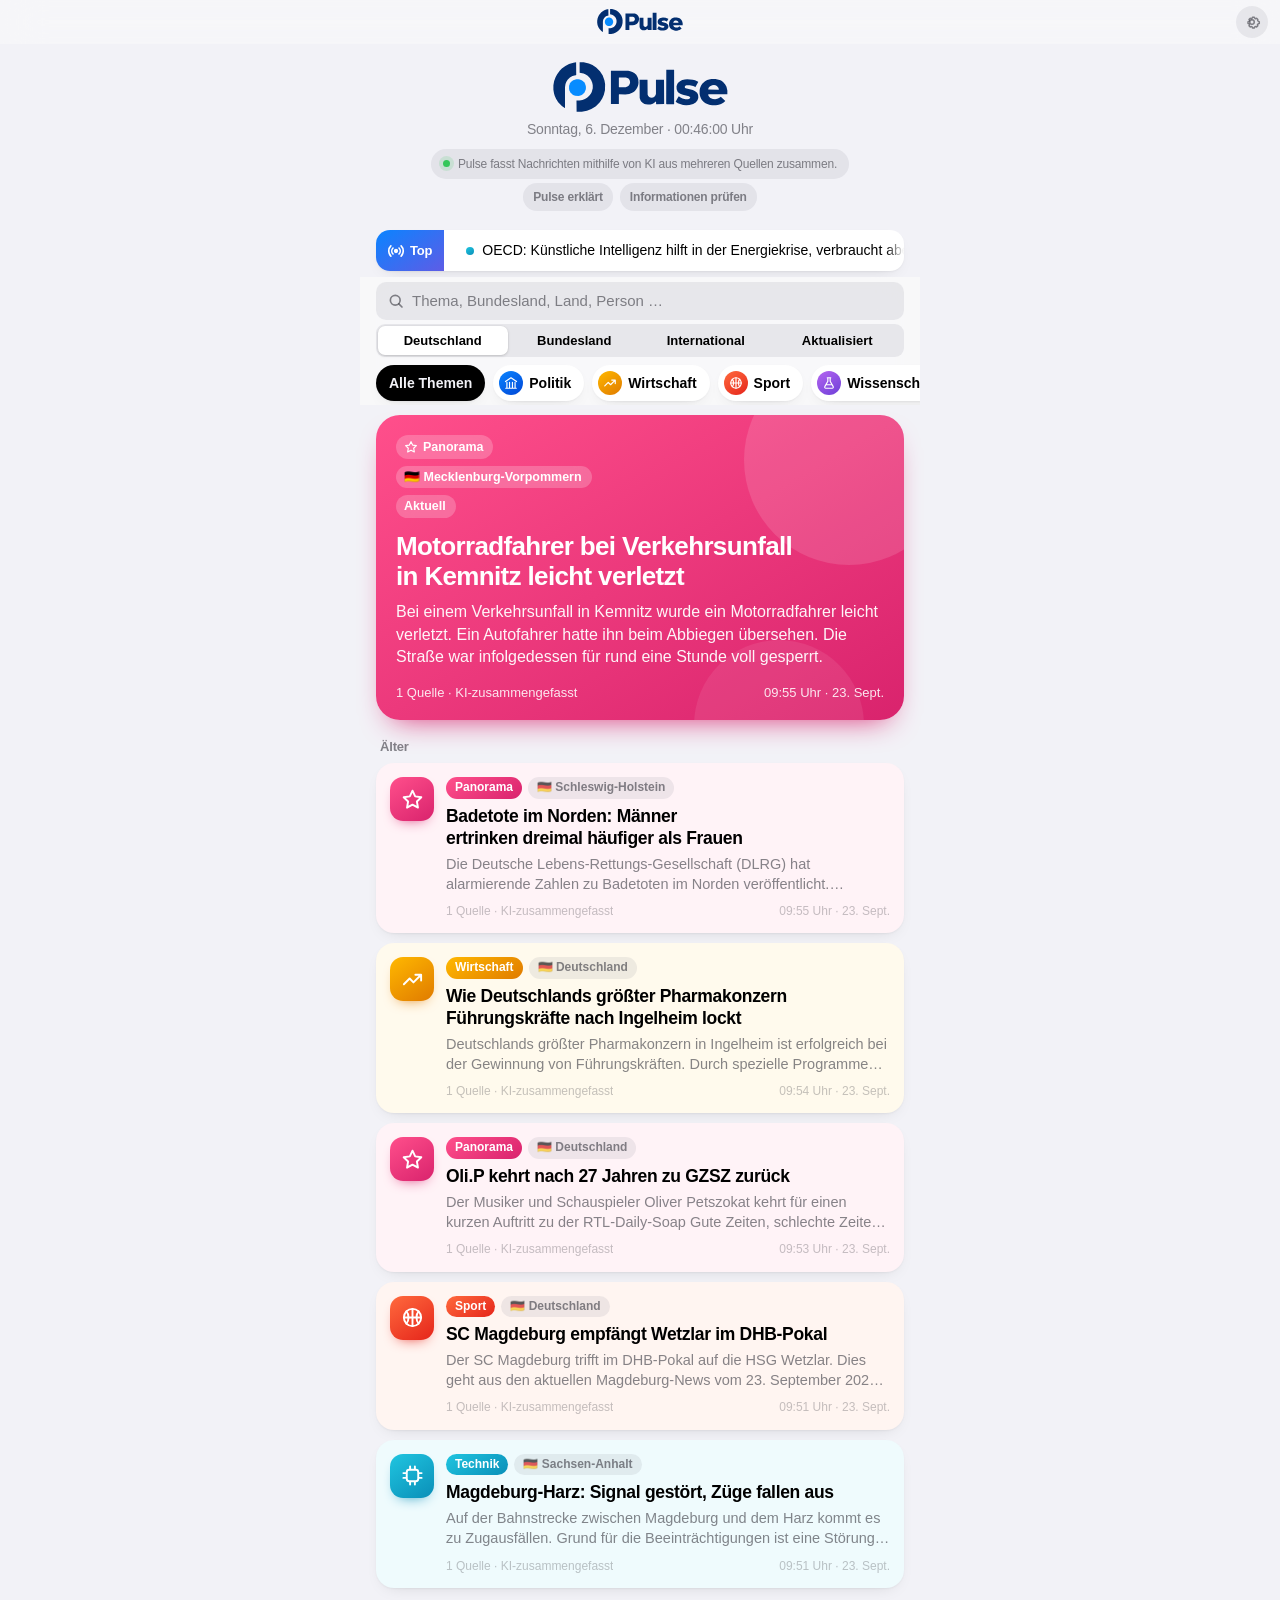
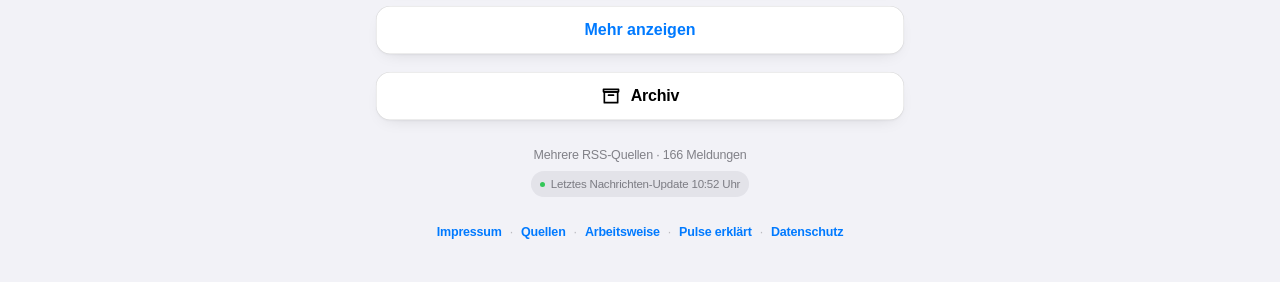
==== commit 6387e10a: "Show settings icon on start page" ====
--- a/index.html
+++ b/index.html
@@ -44,7 +44,7 @@
 .navbar{position:sticky;top:env(safe-area-inset-top,0px);z-index:20;height:var(--nav);display:flex;align-items:center;justify-content:center;background:color-mix(in srgb,var(--bar) 78%,transparent);-webkit-backdrop-filter:saturate(180%) blur(20px);backdrop-filter:saturate(180%) blur(20px);border-bottom:.5px solid transparent;transition:border-color .2s}
 .navbar.scrolled{height:44px;border-bottom-color:var(--sep)} body.nav-scrolled .controls{top:calc(env(safe-area-inset-top,0px) + 44px)}
 .navtitle{display:flex;align-items:center;height:var(--nav);opacity:0;transition:opacity .2s}.navtitle img{display:block;width:86px;height:auto;max-height:30px;object-fit:contain}.theme-toggle{position:absolute;right:12px;top:6px;width:32px;height:32px;border:0;border-radius:50%;display:grid;place-items:center;background:color-mix(in srgb,var(--fill) 70%,transparent);color:var(--label2);opacity:0;pointer-events:none;transition:background .2s,transform .15s,opacity .2s}.theme-toggle:hover{background:var(--sep)}.theme-toggle:active{transform:scale(.94)}.theme-toggle .ic{width:17px;height:17px}
-.navbar.scrolled .navtitle,.navbar.scrolled .theme-toggle,.navbar.scrolled>.pulse-settings-toggle{opacity:1;pointer-events:auto}.navbar.scrolled .navtitle{height:44px}.navbar.scrolled .navtitle img{width:88px;max-height:30px}.navbar.scrolled>.pulse-settings-toggle{width:32px!important;height:32px!important;right:12px!important}.navbar.scrolled>.pulse-settings-toggle svg{width:18px!important;height:18px!important}.navbar:not(.scrolled)>.pulse-settings-toggle{opacity:0;pointer-events:none}.navbar>.pulse-settings-toggle{position:absolute!important;right:12px!important;top:50%!important;transform:translateY(-50%)!important;margin:0!important;width:32px!important;height:32px!important}.navbar>.pulse-settings-toggle svg{width:18px!important;height:18px!important}
+.navbar.scrolled .navtitle,.navbar.scrolled .theme-toggle,.navbar.scrolled>.pulse-settings-toggle{opacity:1;pointer-events:auto}.navbar.scrolled .navtitle{height:44px}.navbar.scrolled .navtitle img{width:88px;max-height:30px}.navbar.scrolled>.pulse-settings-toggle{width:32px!important;height:32px!important;right:12px!important}.navbar.scrolled>.pulse-settings-toggle svg{width:18px!important;height:18px!important}.navbar:not(.scrolled)>.pulse-settings-toggle{opacity:1;pointer-events:auto}.navbar>.pulse-settings-toggle{position:absolute!important;right:12px!important;top:50%!important;transform:translateY(-50%)!important;margin:0!important;width:32px!important;height:32px!important}.navbar>.pulse-settings-toggle svg{width:18px!important;height:18px!important}
 .settings-panel{margin:4px 0 8px;padding:10px 12px;border-radius:14px;background:var(--card);box-shadow:var(--shadow),inset 0 0 0 .5px var(--sep)}.settings-title{font-size:12px;font-weight:700;color:var(--label2);margin-bottom:7px}.settings-row{display:flex;align-items:center;justify-content:space-between;gap:10px;padding:5px 0;font-size:12px;font-weight:600;color:var(--label2)}.settings-row+.settings-row{border-top:.5px solid var(--sep)}.settings-actions{display:flex;gap:7px;justify-content:flex-end}.settings-panel button{border:0;border-radius:999px;padding:6px 10px;background:var(--fill);color:var(--label2);font-size:12px;font-weight:600}.settings-panel[hidden]{display:none!important}
 .large{padding:2px 0 12px}
 .large{padding:18px 0 12px;text-align:center}.large h1{margin:0;font-size:34px;line-height:1.1;font-weight:800;letter-spacing:-.03em}.brand-title{display:flex;align-items:center;justify-content:center}.brand-title img{display:block;width:min(175px,48vw);height:auto;max-height:52px;object-fit:contain}
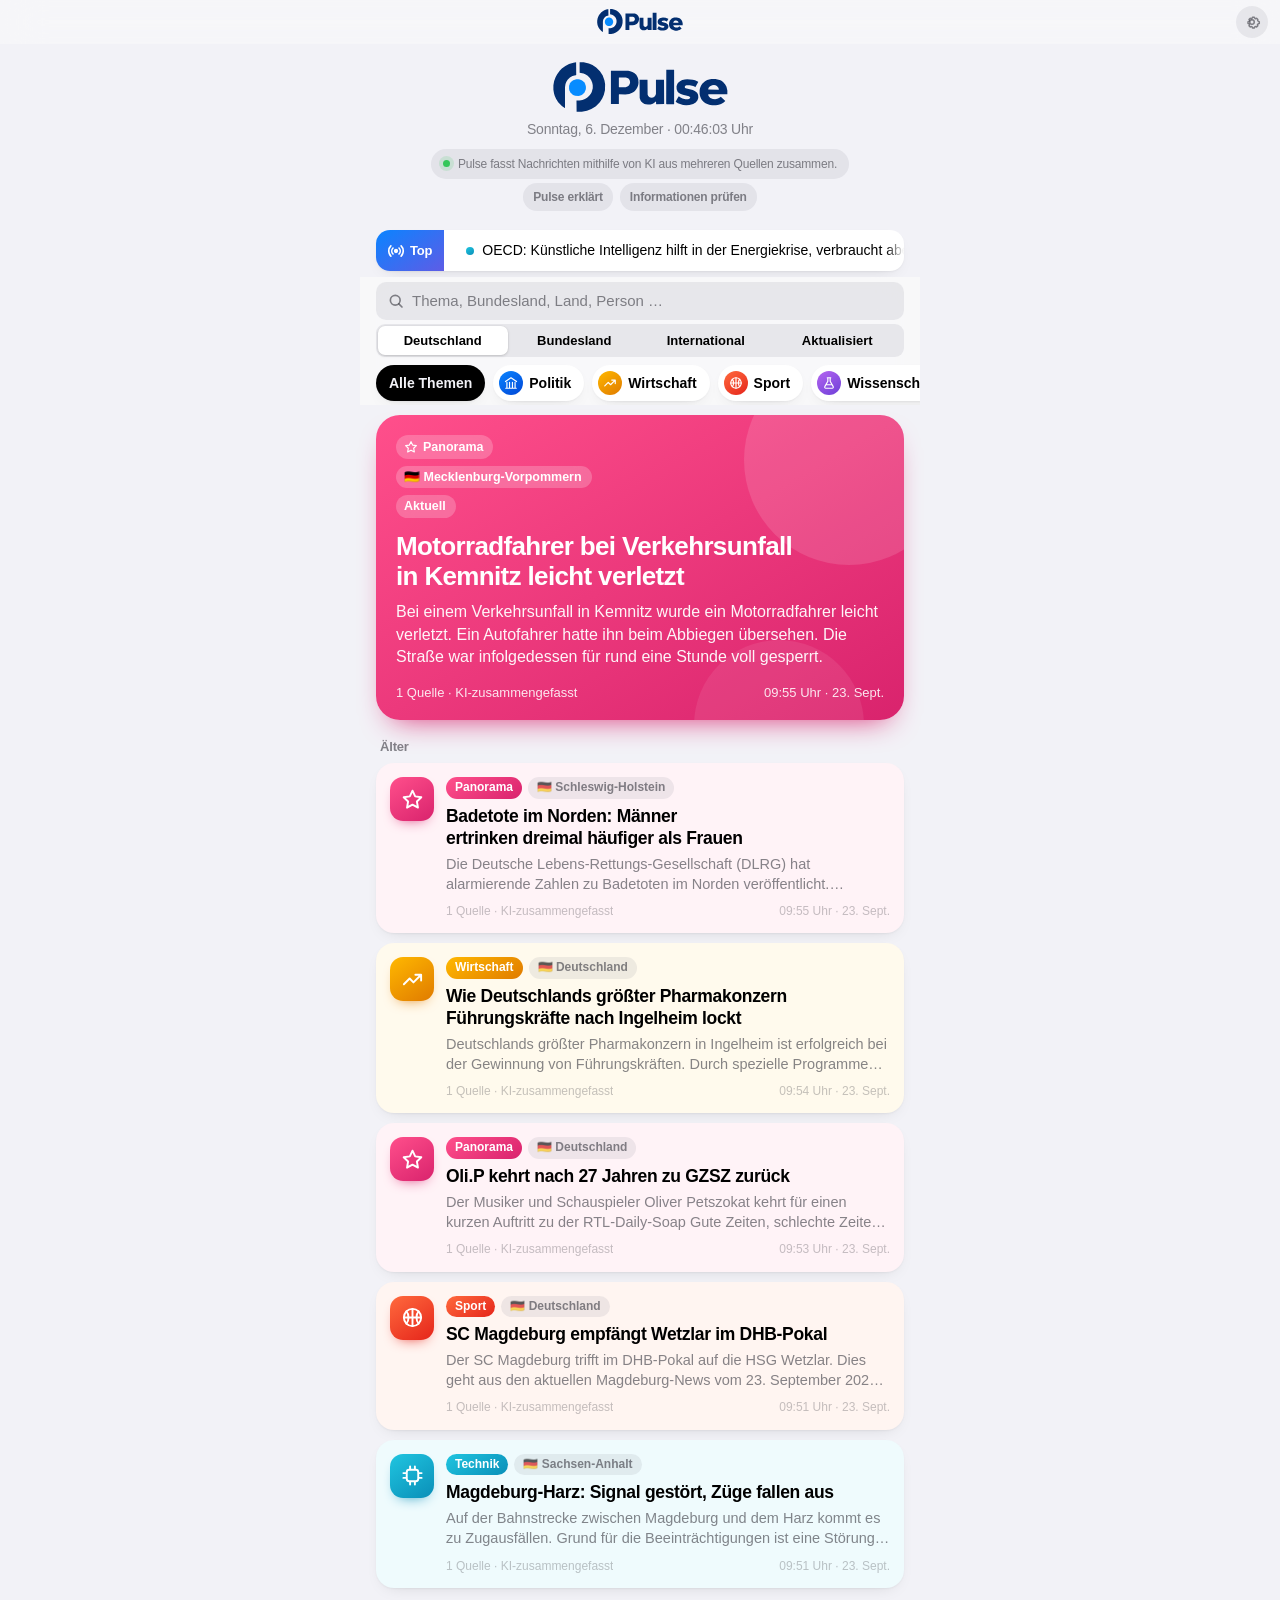
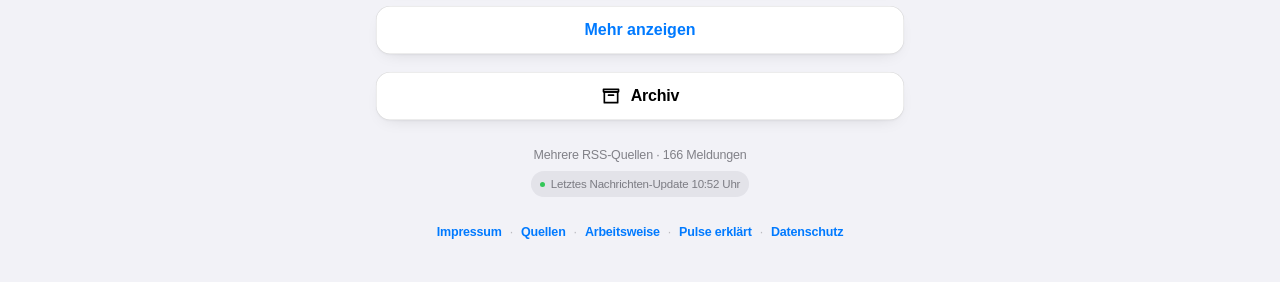
==== commit 406ffd92: "Archiv-Button auch bei Aktualisiert anzeigen" ====
--- a/index.html
+++ b/index.html
@@ -344,7 +344,7 @@
     const remaining=list.length-S.shown;
     html+=`<button class="more-button" type="button" data-more>Mehr anzeigen</button>`;
   }
-  if(list.length>6){
+  if(list.length){
     html+=`<a class="archive-button" href="./archiv.html" aria-label="Archiv öffnen"><svg viewBox="0 0 24 24" fill="none" stroke="currentColor" stroke-width="2" stroke-linecap="round" stroke-linejoin="round" aria-hidden="true"><path d="M4 7h16v13H4z"/><path d="M3 4h18v3H3z"/><path d="M9 11h6"/></svg><span>Archiv</span></a>`;
   }
   el.innerHTML=html;
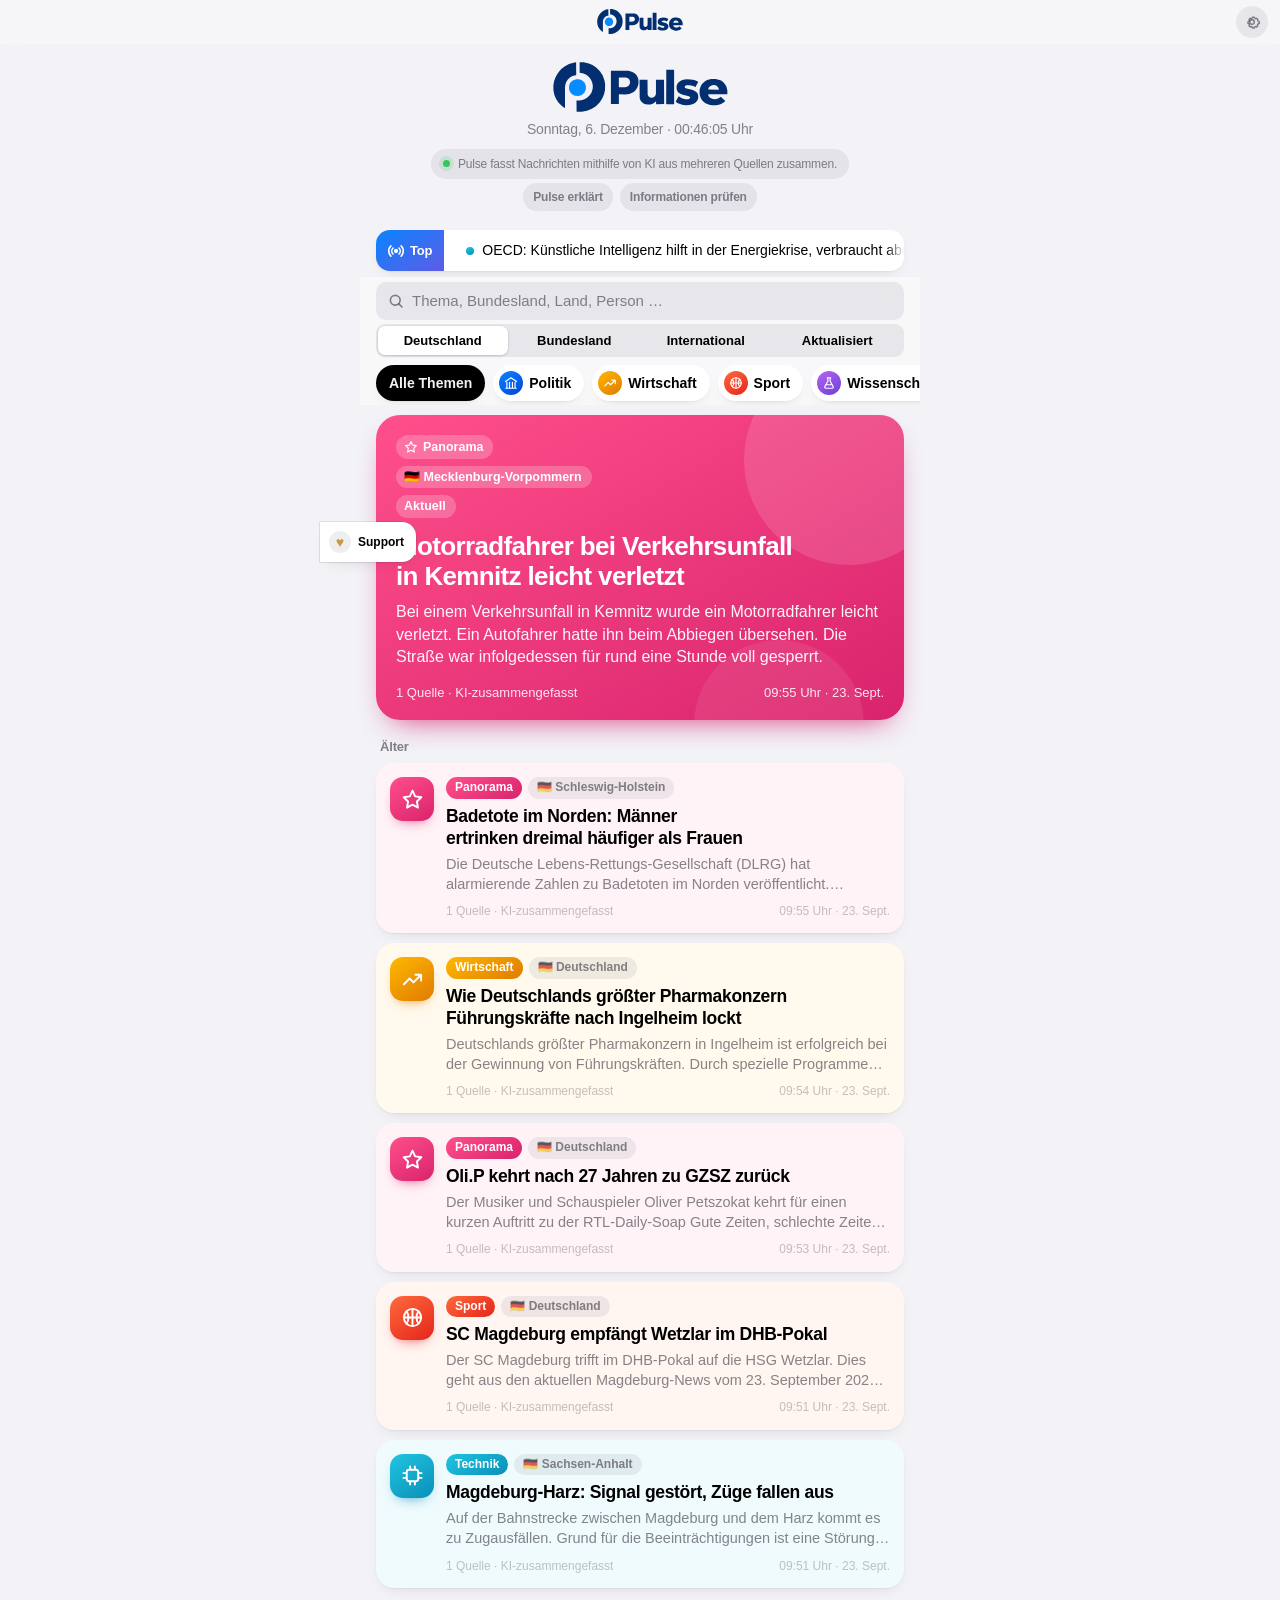
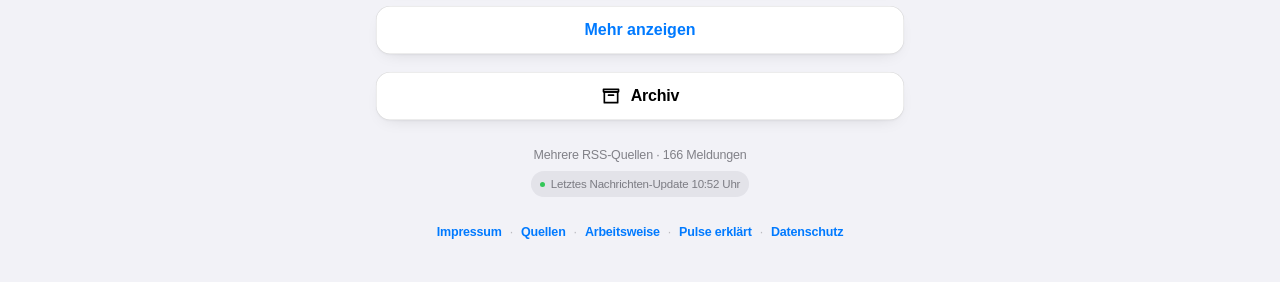
==== commit bc3aced2: "Supporter-Button mit Lesefenster hinzufügen" ====
--- a/index.html
+++ b/index.html
@@ -105,7 +105,7 @@
 .empty{text-align:center;padding:48px 24px;color:var(--label2)}.archive-button,.more-button{display:flex;align-items:center;justify-content:center;gap:10px;width:100%;height:48px;margin:18px 0 6px;padding:0 18px;border:0;border-radius:14px;background:var(--card);text-decoration:none;font-size:16px;font-weight:650;box-shadow:var(--shadow),inset 0 0 0 .5px var(--sep);transition:background .15s,transform .15s}.archive-button{color:#000}.more-button{color:var(--tint)}.archive-button:hover,.more-button:hover{background:var(--fill)}.archive-button:active,.more-button:active{transform:scale(.985)}.archive-button svg{width:20px;height:20px;flex:none}.large-text .archive-button,.large-text .more-button{font-size:19px}
 .empty h3{margin:12px 0 6px;color:var(--label);font-size:20px}
 .empty p{margin:0 0 16px;font-size:15px}
-.empty .big{width:64px;height:64px;border-radius:20px;margin:0 auto;display:grid;place-items:center;background:linear-gradient(145deg,#8E8E93,#636366);color:#fff}
+.supporter-trigger{position:fixed;left:max(10px,calc(50% - 320px));top:58%;z-index:35;display:flex;align-items:center;gap:7px;border:0;border-radius:0 14px 14px 0;padding:9px 12px 9px 9px;background:var(--card);color:var(--label);box-shadow:var(--shadow),0 0 0 .5px var(--sep);font-size:12px;font-weight:750;writing-mode:horizontal-tb}.supporter-trigger .heart{width:22px;height:22px;border-radius:50%;display:grid;place-items:center;background:var(--fill);font-size:14px;color:#C59B3B}.supporter-trigger:active{transform:scale(.97)}.supporter-sheet .shead{background:linear-gradient(150deg,#4a3920,#8a6a27)}.supporter-sheet .shead h2{font-size:25px}.supporter-intro{padding:14px 15px;border-radius:14px;background:color-mix(in srgb,var(--tint) 7%,var(--card));font-size:17px;line-height:1.42}.supporter-list{display:flex;flex-direction:column;gap:12px;margin-top:14px}.supporter-item{display:flex;align-items:flex-start;gap:11px;font-size:16px;line-height:1.4}.supporter-item .si{width:26px;flex:0 0 26px;text-align:center;font-size:20px}.supporter-note{margin-top:16px!important;color:var(--label2);font-size:13px!important}.supporter-sheet .sact{margin-top:18px}.supporter-sheet .support-close{width:100%;flex-basis:100%}@media(max-width:680px){.supporter-trigger{left:8px;bottom:calc(84px + env(safe-area-inset-bottom,0px));top:auto}}.empty .big{width:64px;height:64px;border-radius:20px;margin:0 auto;display:grid;place-items:center;background:linear-gradient(145deg,#8E8E93,#636366);color:#fff}
 .empty .big svg{width:32px;height:32px}
 .skip-link{position:fixed;left:12px;top:8px;z-index:100;padding:9px 12px;border-radius:10px;background:var(--label);color:var(--bg);transform:translateY(-150%);transition:transform .15s}.skip-link:focus{transform:none}.access-tools{display:flex;gap:7px;justify-content:flex-end;margin:4px 0 7px}.access-tools button{border:0;border-radius:999px;padding:6px 10px;background:var(--fill);color:var(--label2);font-size:12px;font-weight:600}body.large-text{font-size:19px}body.large-text .sub{font-size:18px}body.large-text .freshline{font-size:15px}body.large-text .mq-label{font-size:15px}body.large-text .mq-item{font-size:17px}body.large-text .seg button{font-size:16px}body.large-text .chip{font-size:15px}body.large-text .state-chips button{font-size:15px}body.large-text .section{font-size:16px}body.large-text .ctitle{font-size:21px}body.large-text .csum{font-size:19px}body.large-text .cmeta{font-size:15px}body.large-text .tag{font-size:14px}body.large-text .htitle{font-size:30px}body.large-text .hsum{font-size:19px}body.large-text .hfoot{font-size:15px}body.large-text .pill{font-size:14px}body.large-text .access-tools button{font-size:14px}body.large-text .shead h2{font-size:27px}body.large-text .sbody h4{font-size:16px}body.large-text .sbody p{font-size:20px}body.large-text .sbody .note{font-size:16px}body.large-text .source-links p{font-size:18px}body.large-text .sact a,body.large-text .sact button{font-size:19px}body.large-text .story-badge{font-size:14px}body.reduce-motion *,body.reduce-motion *::before,body.reduce-motion *::after{animation:none!important;transition:none!important;scroll-behavior:auto!important}.story-meta{display:flex;flex-wrap:wrap;gap:6px;margin-top:8px}.story-badge{display:inline-flex;align-items:center;gap:5px;padding:4px 8px;border-radius:999px;background:rgba(255,255,255,.22);color:#fff;font-size:11.5px;font-weight:600}.ai-badge{color:#fff;background:rgba(255,255,255,.30)}.bottom-nav{display:none}@media(max-width:680px){main.wrap{display:block;width:100%;max-width:none;margin:0;padding:0 16px 90px}.bottom-nav{position:fixed;display:flex;left:0;right:0;bottom:0;z-index:40;padding:7px 8px calc(7px + env(safe-area-inset-bottom,0px));background:var(--bar);backdrop-filter:saturate(180%) blur(20px);border-top:.5px solid var(--sep);justify-content:space-around}.bottom-nav button{flex:1;border:0;background:none;color:var(--label2);font-size:10px;font-weight:600;padding:3px 1px}.bottom-nav button[aria-current="page"]{color:var(--tint)}.bottom-nav .bn-icon{display:block;font-size:17px;line-height:18px;margin-bottom:2px}.wrap{padding-bottom:90px}}.foot{margin:26px 8px 0;text-align:center;color:var(--label2);font-size:12.5px;line-height:1.45}.info-link{display:flex;align-items:center;justify-content:center;width:max-content;margin:10px auto 0;padding:7px 11px;border-radius:999px;background:var(--fill);color:var(--tint);font-size:12px;font-weight:650;text-decoration:none}.update-badge{display:inline-flex;align-items:center;gap:6px;margin-top:7px;padding:5px 9px;border-radius:999px;background:var(--fill);font-size:11.5px}.update-badge i{width:5px;height:5px;border-radius:50%;background:#34C759}.change-box{margin:14px 0 18px;padding:12px 14px;border-radius:14px;background:color-mix(in srgb,var(--tint) 10%,var(--card));border:1px solid color-mix(in srgb,var(--tint) 28%,var(--sep));color:var(--label)}.change-title{font-size:13px;font-weight:750;color:var(--tint);margin-bottom:5px}.change-text{font-size:14px;line-height:1.45;color:var(--label2)}
 
@@ -180,7 +180,8 @@
   <p class="foot" id="foot"></p><p class="foot"><a href="./impressum.html" style="color:var(--tint);text-decoration:none;font-weight:600">Impressum</a><span style="margin:0 8px;color:var(--label3)">·</span><a href="./quellen.html" style="color:var(--tint);text-decoration:none;font-weight:600">Quellen</a><span style="margin:0 8px;color:var(--label3)">·</span><a href="./arbeitsweise.html" style="color:var(--tint);text-decoration:none;font-weight:600">Arbeitsweise</a><span style="margin:0 8px;color:var(--label3)">·</span><a href="./erklaert.html" style="color:var(--tint);text-decoration:none;font-weight:600">Pulse erklärt</a><span style="margin:0 8px;color:var(--label3)">·</span><a href="./datenschutz.html" style="color:var(--tint);text-decoration:none;font-weight:600">Datenschutz</a></p>
 </main>
 
-<nav class="bottom-nav" aria-label="Schnellnavigation"><button data-nav="home" aria-current="page"><span class="bn-icon">⌂</span>Start</button><button data-nav="de"><span class="bn-icon">🇩🇪</span>Deutschland</button><button data-nav="local"><span class="bn-icon">📍</span>Bundesland</button><button data-nav="int"><span class="bn-icon">🌍</span>International</button><button data-nav="topics"><span class="bn-icon">☷</span>Themen</button></nav><div id="sheetRoot"></div>
+<nav class="bottom-nav" aria-label="Schnellnavigation"><button data-nav="home" aria-current="page"><span class="bn-icon">⌂</span>Start</button><button data-nav="de"><span class="bn-icon">🇩🇪</span>Deutschland</button><button data-nav="local"><span class="bn-icon">📍</span>Bundesland</button><button data-nav="int"><span class="bn-icon">🌍</span>International</button><button data-nav="topics"><span class="bn-icon">☷</span>Themen</button></nav><button class="supporter-trigger" type="button" data-supporter aria-label="Supporter-Plan öffnen"><span class="heart">♥</span><span>Support</span></button>
+<div id="sheetRoot"></div>
 <noscript><p style="padding:24px">Für den Ticker wird JavaScript benötigt.</p></noscript>
 
 <script>
@@ -388,6 +389,28 @@
     </div>
   </div>`;
 }
+function supporterHTML(isOpen){
+  return `<div class="overlay${isOpen?' open':''}" data-close="1"></div>
+  <div class="sheet supporter-sheet${isOpen?' open':''}" role="dialog" aria-modal="true" aria-label="Supporter-Plan">
+    <div class="grip" aria-hidden="true"></div>
+    <div class="shead">
+      <button class="close" data-close="1" aria-label="Schließen">${ic('x')}</button>
+      <span class="pill glass">♥ Supporter-Plan</span>
+      <h2>Unterstütze die Entwicklung von Pulse</h2>
+    </div>
+    <div class="sbody">
+      <div class="supporter-intro">Pulse bleibt kostenlos nutzbar. Wenn dir das Projekt gefällt, kannst du die weitere Entwicklung freiwillig unterstützen.</div>
+      <div class="supporter-list">
+        <div class="supporter-item"><span class="si">⚡</span><span>Hilf dabei, Pulse weiterzuentwickeln und neue Funktionen umzusetzen.</span></div>
+        <div class="supporter-item"><span class="si">🚀</span><span>Unterstütze den Ausbau von Recherche-, Quellen- und Prüfwerkzeugen.</span></div>
+        <div class="supporter-item"><span class="si">📊</span><span>Hilf mit, mehr Transparenz und verständliche Informationen bereitzustellen.</span></div>
+        <div class="supporter-item"><span class="si">♥</span><span>Die Unterstützung ist freiwillig und ändert nichts am kostenlosen Zugang.</span></div>
+      </div>
+      <p class="supporter-note">Es gibt derzeit noch keine Zahlungsfunktion. Diese Seite ist bereits für den späteren Supporter-Bereich vorbereitet.</p>
+      <div class="sact"><button class="secondary support-close" data-close="1">Schließen</button></div>
+    </div>
+  </div>`;
+}
 function openSheet(id,keep){
   const it=ITEMS.find(i=>i.id===id);if(!it)return;
   const wasOpen=!!currentSheet;
@@ -412,9 +435,10 @@
 }
 
 document.addEventListener('click',e=>{
-  const t=e.target.closest('[data-open],[data-close],[data-scope],[data-state],[data-country],[data-cat],[data-share],[data-more],[data-clear-search]');
+  const t=e.target.closest('[data-open],[data-close],[data-supporter],[data-scope],[data-state],[data-country],[data-cat],[data-share],[data-more],[data-clear-search]');
   if(!t)return;
   const d=t.dataset;
+  if(d.supporter!==undefined){lastFocus=t;currentSheet='__supporter__';const root=$('#sheetRoot');root.innerHTML=supporterHTML(false);requestAnimationFrame(()=>requestAnimationFrame(()=>root.querySelectorAll('.overlay,.sheet').forEach(n=>n.classList.add('open'))));document.body.style.overflow='hidden';return}
   if(d.open!==undefined){openSheet(d.open);return}
   if(d.close!==undefined){closeSheet();return}
   if(d.more!==undefined){S.shown+=15;renderFeed();return}
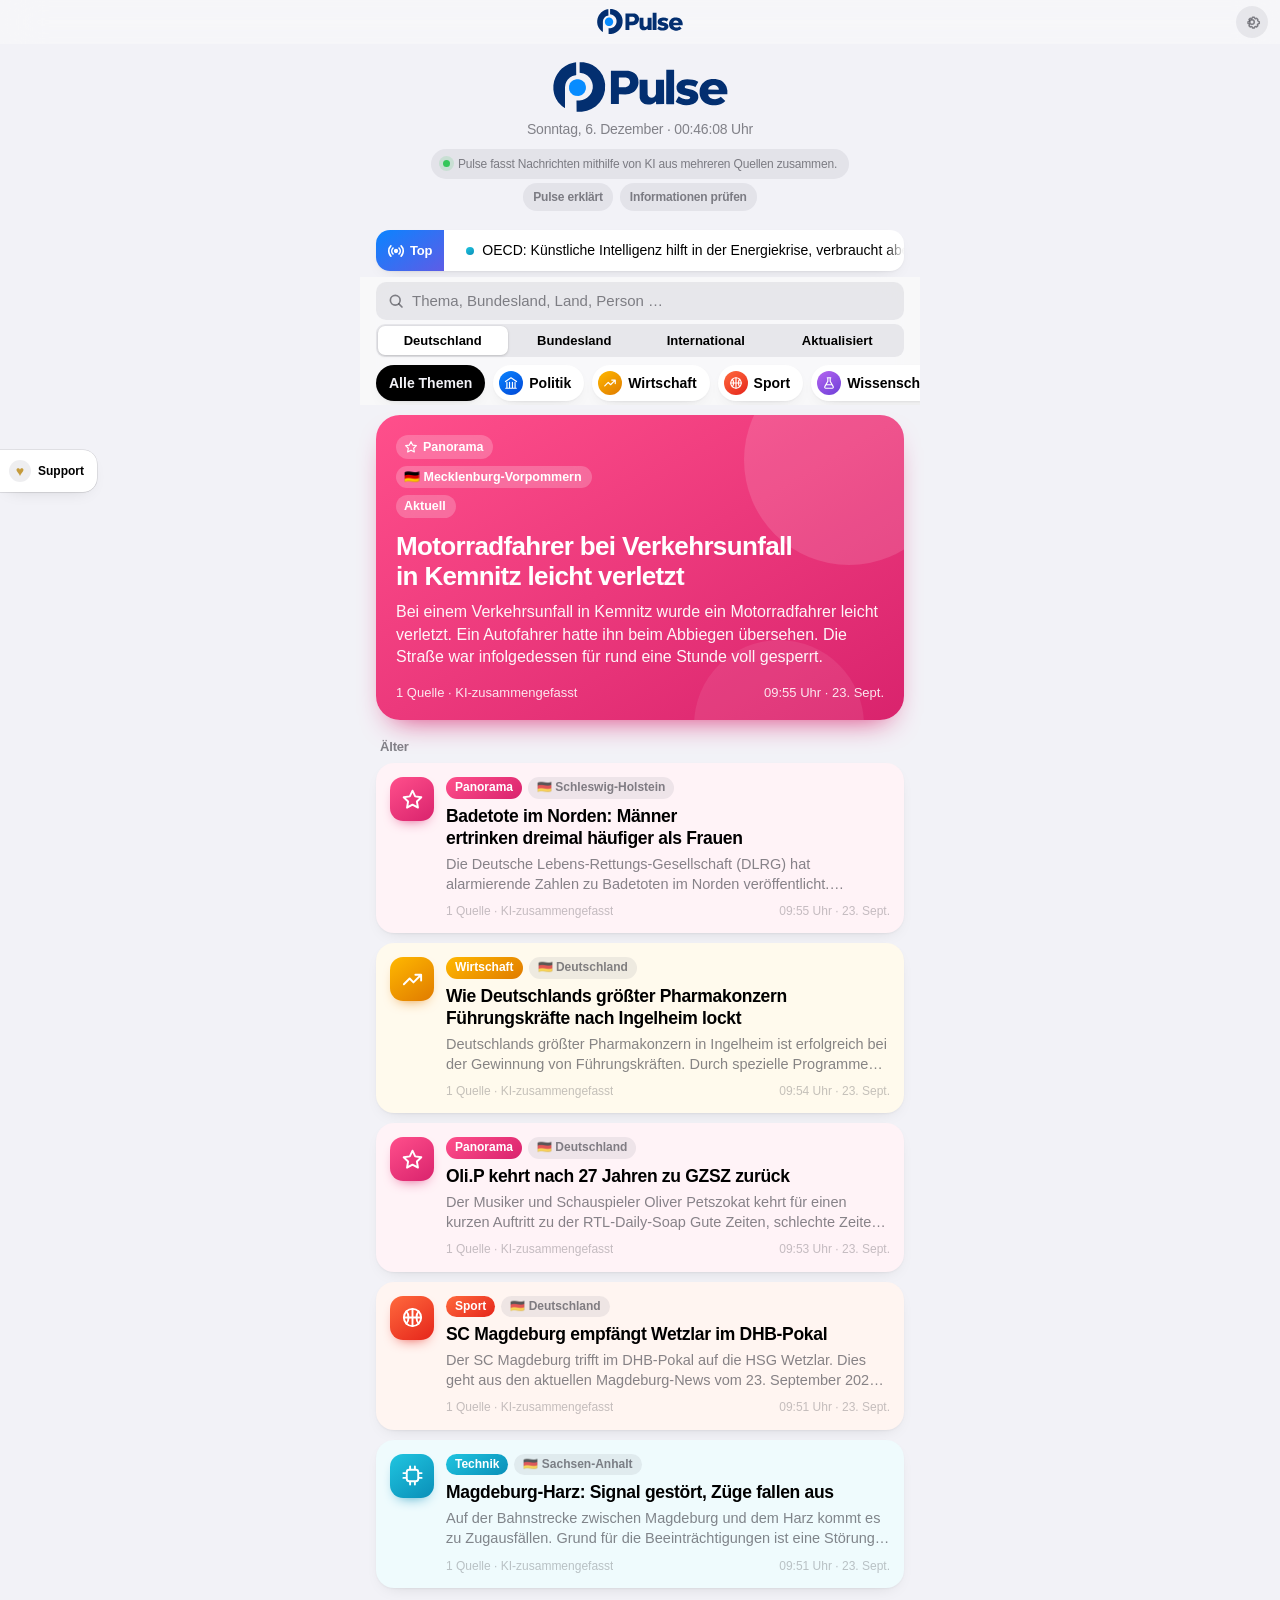
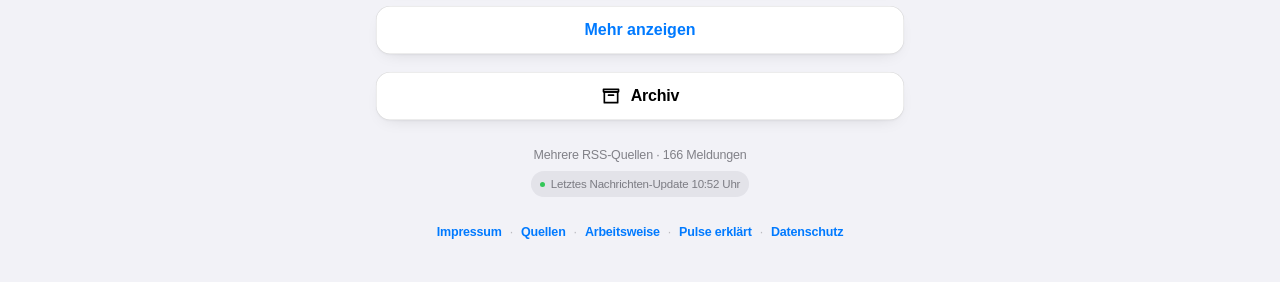
==== commit 91dc53ce: "Supporter-Button sichtbar positionieren" ====
--- a/index.html
+++ b/index.html
@@ -105,7 +105,7 @@
 .empty{text-align:center;padding:48px 24px;color:var(--label2)}.archive-button,.more-button{display:flex;align-items:center;justify-content:center;gap:10px;width:100%;height:48px;margin:18px 0 6px;padding:0 18px;border:0;border-radius:14px;background:var(--card);text-decoration:none;font-size:16px;font-weight:650;box-shadow:var(--shadow),inset 0 0 0 .5px var(--sep);transition:background .15s,transform .15s}.archive-button{color:#000}.more-button{color:var(--tint)}.archive-button:hover,.more-button:hover{background:var(--fill)}.archive-button:active,.more-button:active{transform:scale(.985)}.archive-button svg{width:20px;height:20px;flex:none}.large-text .archive-button,.large-text .more-button{font-size:19px}
 .empty h3{margin:12px 0 6px;color:var(--label);font-size:20px}
 .empty p{margin:0 0 16px;font-size:15px}
-.supporter-trigger{position:fixed;left:max(10px,calc(50% - 320px));top:58%;z-index:35;display:flex;align-items:center;gap:7px;border:0;border-radius:0 14px 14px 0;padding:9px 12px 9px 9px;background:var(--card);color:var(--label);box-shadow:var(--shadow),0 0 0 .5px var(--sep);font-size:12px;font-weight:750;writing-mode:horizontal-tb}.supporter-trigger .heart{width:22px;height:22px;border-radius:50%;display:grid;place-items:center;background:var(--fill);font-size:14px;color:#C59B3B}.supporter-trigger:active{transform:scale(.97)}.supporter-sheet .shead{background:linear-gradient(150deg,#4a3920,#8a6a27)}.supporter-sheet .shead h2{font-size:25px}.supporter-intro{padding:14px 15px;border-radius:14px;background:color-mix(in srgb,var(--tint) 7%,var(--card));font-size:17px;line-height:1.42}.supporter-list{display:flex;flex-direction:column;gap:12px;margin-top:14px}.supporter-item{display:flex;align-items:flex-start;gap:11px;font-size:16px;line-height:1.4}.supporter-item .si{width:26px;flex:0 0 26px;text-align:center;font-size:20px}.supporter-note{margin-top:16px!important;color:var(--label2);font-size:13px!important}.supporter-sheet .sact{margin-top:18px}.supporter-sheet .support-close{width:100%;flex-basis:100%}@media(max-width:680px){.supporter-trigger{left:8px;bottom:calc(84px + env(safe-area-inset-bottom,0px));top:auto}}.empty .big{width:64px;height:64px;border-radius:20px;margin:0 auto;display:grid;place-items:center;background:linear-gradient(145deg,#8E8E93,#636366);color:#fff}
+.supporter-trigger{position:fixed!important;left:0!important;top:50%!important;z-index:100!important;display:flex!important;visibility:visible!important;opacity:1!important;align-items:center;gap:7px;border:0;border-radius:0 14px 14px 0;padding:10px 13px 10px 9px;background:var(--card);color:var(--label);box-shadow:var(--shadow),0 0 0 .5px var(--sep);font-size:12px;font-weight:750;writing-mode:horizontal-tb}.supporter-trigger .heart{width:22px;height:22px;border-radius:50%;display:grid;place-items:center;background:var(--fill);font-size:14px;color:#C59B3B}.supporter-trigger:active{transform:scale(.97)}.supporter-sheet .shead{background:linear-gradient(150deg,#4a3920,#8a6a27)}.supporter-sheet .shead h2{font-size:25px}.supporter-intro{padding:14px 15px;border-radius:14px;background:color-mix(in srgb,var(--tint) 7%,var(--card));font-size:17px;line-height:1.42}.supporter-list{display:flex;flex-direction:column;gap:12px;margin-top:14px}.supporter-item{display:flex;align-items:flex-start;gap:11px;font-size:16px;line-height:1.4}.supporter-item .si{width:26px;flex:0 0 26px;text-align:center;font-size:20px}.supporter-note{margin-top:16px!important;color:var(--label2);font-size:13px!important}.supporter-sheet .sact{margin-top:18px}.supporter-sheet .support-close{width:100%;flex-basis:100%}@media(max-width:680px){.supporter-trigger{left:0!important;bottom:calc(84px + env(safe-area-inset-bottom,0px))!important;top:auto!important}}.empty .big{width:64px;height:64px;border-radius:20px;margin:0 auto;display:grid;place-items:center;background:linear-gradient(145deg,#8E8E93,#636366);color:#fff}
 .empty .big svg{width:32px;height:32px}
 .skip-link{position:fixed;left:12px;top:8px;z-index:100;padding:9px 12px;border-radius:10px;background:var(--label);color:var(--bg);transform:translateY(-150%);transition:transform .15s}.skip-link:focus{transform:none}.access-tools{display:flex;gap:7px;justify-content:flex-end;margin:4px 0 7px}.access-tools button{border:0;border-radius:999px;padding:6px 10px;background:var(--fill);color:var(--label2);font-size:12px;font-weight:600}body.large-text{font-size:19px}body.large-text .sub{font-size:18px}body.large-text .freshline{font-size:15px}body.large-text .mq-label{font-size:15px}body.large-text .mq-item{font-size:17px}body.large-text .seg button{font-size:16px}body.large-text .chip{font-size:15px}body.large-text .state-chips button{font-size:15px}body.large-text .section{font-size:16px}body.large-text .ctitle{font-size:21px}body.large-text .csum{font-size:19px}body.large-text .cmeta{font-size:15px}body.large-text .tag{font-size:14px}body.large-text .htitle{font-size:30px}body.large-text .hsum{font-size:19px}body.large-text .hfoot{font-size:15px}body.large-text .pill{font-size:14px}body.large-text .access-tools button{font-size:14px}body.large-text .shead h2{font-size:27px}body.large-text .sbody h4{font-size:16px}body.large-text .sbody p{font-size:20px}body.large-text .sbody .note{font-size:16px}body.large-text .source-links p{font-size:18px}body.large-text .sact a,body.large-text .sact button{font-size:19px}body.large-text .story-badge{font-size:14px}body.reduce-motion *,body.reduce-motion *::before,body.reduce-motion *::after{animation:none!important;transition:none!important;scroll-behavior:auto!important}.story-meta{display:flex;flex-wrap:wrap;gap:6px;margin-top:8px}.story-badge{display:inline-flex;align-items:center;gap:5px;padding:4px 8px;border-radius:999px;background:rgba(255,255,255,.22);color:#fff;font-size:11.5px;font-weight:600}.ai-badge{color:#fff;background:rgba(255,255,255,.30)}.bottom-nav{display:none}@media(max-width:680px){main.wrap{display:block;width:100%;max-width:none;margin:0;padding:0 16px 90px}.bottom-nav{position:fixed;display:flex;left:0;right:0;bottom:0;z-index:40;padding:7px 8px calc(7px + env(safe-area-inset-bottom,0px));background:var(--bar);backdrop-filter:saturate(180%) blur(20px);border-top:.5px solid var(--sep);justify-content:space-around}.bottom-nav button{flex:1;border:0;background:none;color:var(--label2);font-size:10px;font-weight:600;padding:3px 1px}.bottom-nav button[aria-current="page"]{color:var(--tint)}.bottom-nav .bn-icon{display:block;font-size:17px;line-height:18px;margin-bottom:2px}.wrap{padding-bottom:90px}}.foot{margin:26px 8px 0;text-align:center;color:var(--label2);font-size:12.5px;line-height:1.45}.info-link{display:flex;align-items:center;justify-content:center;width:max-content;margin:10px auto 0;padding:7px 11px;border-radius:999px;background:var(--fill);color:var(--tint);font-size:12px;font-weight:650;text-decoration:none}.update-badge{display:inline-flex;align-items:center;gap:6px;margin-top:7px;padding:5px 9px;border-radius:999px;background:var(--fill);font-size:11.5px}.update-badge i{width:5px;height:5px;border-radius:50%;background:#34C759}.change-box{margin:14px 0 18px;padding:12px 14px;border-radius:14px;background:color-mix(in srgb,var(--tint) 10%,var(--card));border:1px solid color-mix(in srgb,var(--tint) 28%,var(--sep));color:var(--label)}.change-title{font-size:13px;font-weight:750;color:var(--tint);margin-bottom:5px}.change-text{font-size:14px;line-height:1.45;color:var(--label2)}
 
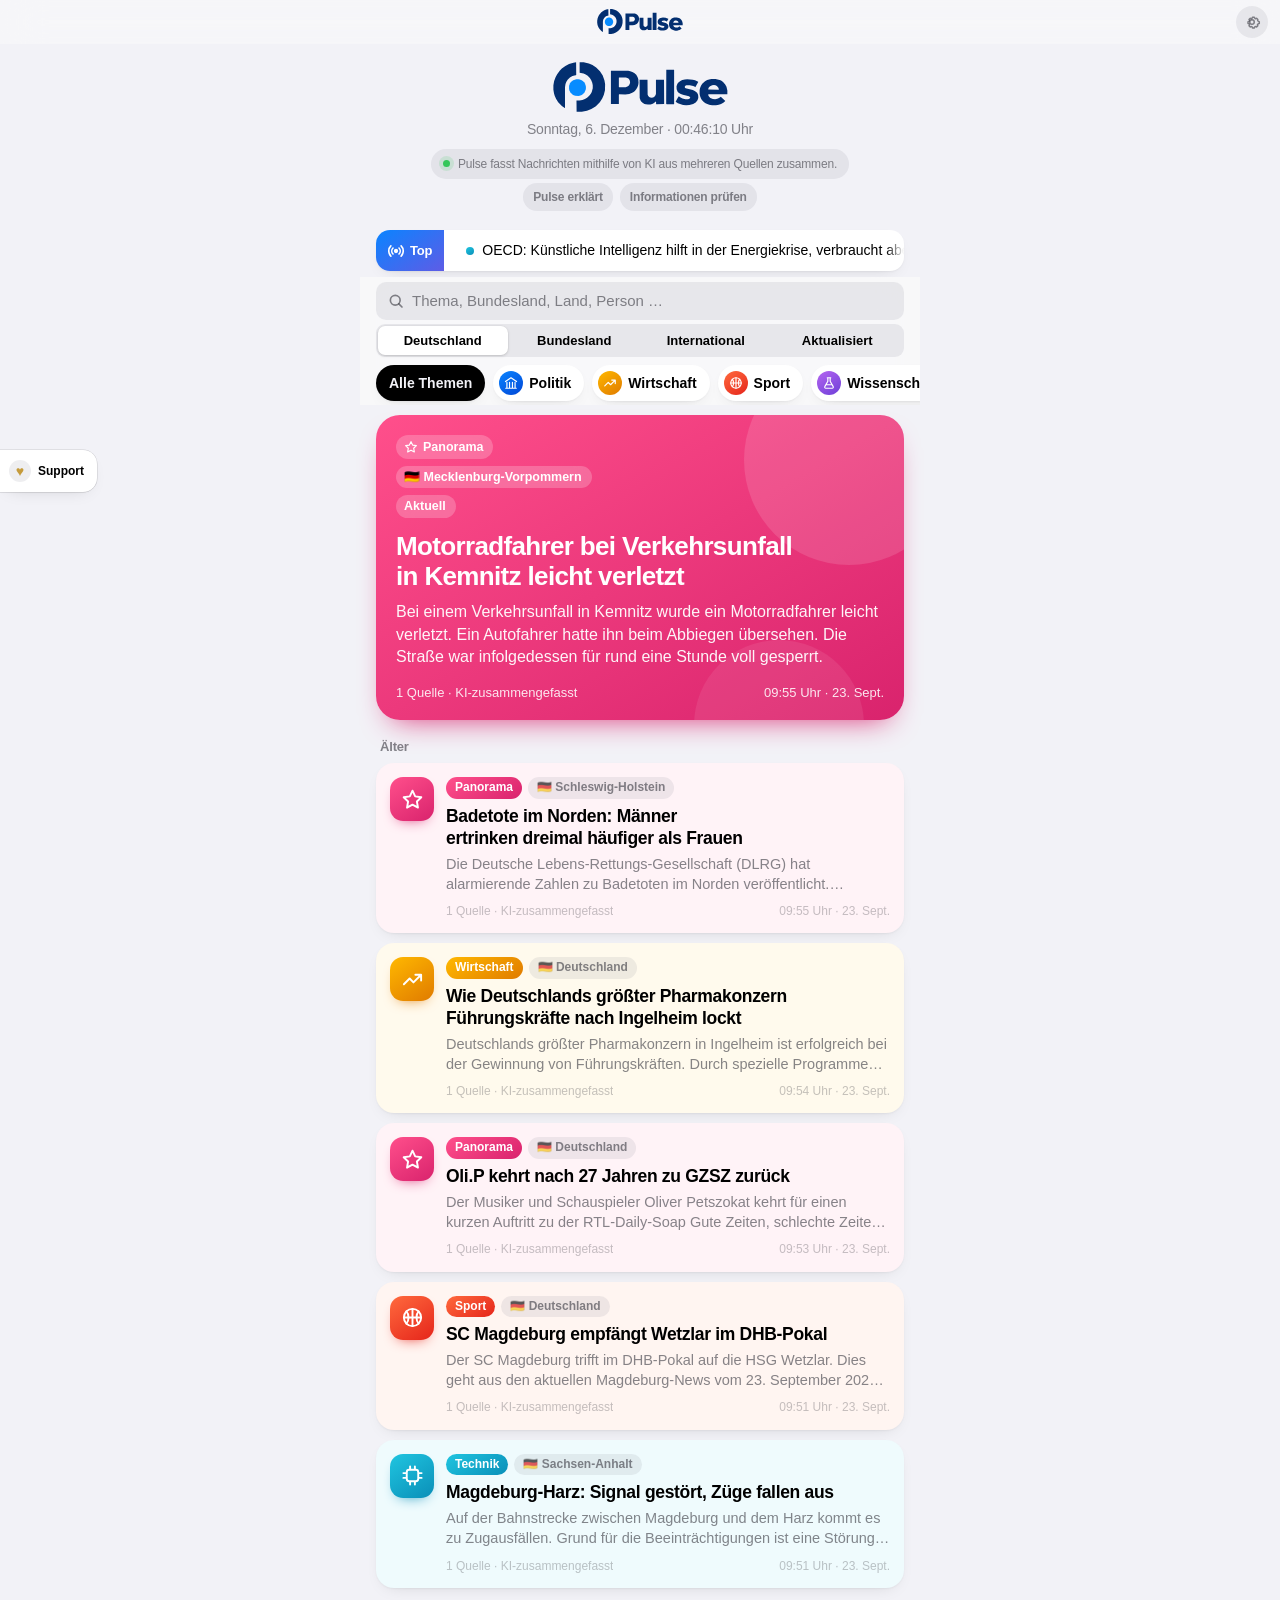
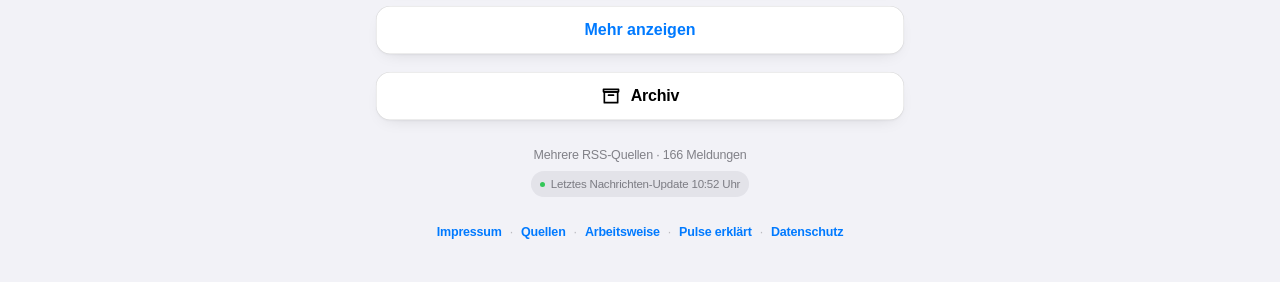
==== commit 89eb08b3: "Support-Button beim Öffnen elegant ausblenden" ====
--- a/index.html
+++ b/index.html
@@ -105,7 +105,7 @@
 .empty{text-align:center;padding:48px 24px;color:var(--label2)}.archive-button,.more-button{display:flex;align-items:center;justify-content:center;gap:10px;width:100%;height:48px;margin:18px 0 6px;padding:0 18px;border:0;border-radius:14px;background:var(--card);text-decoration:none;font-size:16px;font-weight:650;box-shadow:var(--shadow),inset 0 0 0 .5px var(--sep);transition:background .15s,transform .15s}.archive-button{color:#000}.more-button{color:var(--tint)}.archive-button:hover,.more-button:hover{background:var(--fill)}.archive-button:active,.more-button:active{transform:scale(.985)}.archive-button svg{width:20px;height:20px;flex:none}.large-text .archive-button,.large-text .more-button{font-size:19px}
 .empty h3{margin:12px 0 6px;color:var(--label);font-size:20px}
 .empty p{margin:0 0 16px;font-size:15px}
-.supporter-trigger{position:fixed!important;left:0!important;top:50%!important;z-index:100!important;display:flex!important;visibility:visible!important;opacity:1!important;align-items:center;gap:7px;border:0;border-radius:0 14px 14px 0;padding:10px 13px 10px 9px;background:var(--card);color:var(--label);box-shadow:var(--shadow),0 0 0 .5px var(--sep);font-size:12px;font-weight:750;writing-mode:horizontal-tb}.supporter-trigger .heart{width:22px;height:22px;border-radius:50%;display:grid;place-items:center;background:var(--fill);font-size:14px;color:#C59B3B}.supporter-trigger:active{transform:scale(.97)}.supporter-sheet .shead{background:linear-gradient(150deg,#4a3920,#8a6a27)}.supporter-sheet .shead h2{font-size:25px}.supporter-intro{padding:14px 15px;border-radius:14px;background:color-mix(in srgb,var(--tint) 7%,var(--card));font-size:17px;line-height:1.42}.supporter-list{display:flex;flex-direction:column;gap:12px;margin-top:14px}.supporter-item{display:flex;align-items:flex-start;gap:11px;font-size:16px;line-height:1.4}.supporter-item .si{width:26px;flex:0 0 26px;text-align:center;font-size:20px}.supporter-note{margin-top:16px!important;color:var(--label2);font-size:13px!important}.supporter-sheet .sact{margin-top:18px}.supporter-sheet .support-close{width:100%;flex-basis:100%}@media(max-width:680px){.supporter-trigger{left:0!important;bottom:calc(84px + env(safe-area-inset-bottom,0px))!important;top:auto!important}}.empty .big{width:64px;height:64px;border-radius:20px;margin:0 auto;display:grid;place-items:center;background:linear-gradient(145deg,#8E8E93,#636366);color:#fff}
+.supporter-trigger{position:fixed!important;left:0!important;top:50%!important;z-index:100!important;display:flex!important;visibility:visible!important;opacity:1!important;align-items:center;gap:7px;border:0;border-radius:0 14px 14px 0;padding:10px 13px 10px 9px;background:var(--card);color:var(--label);box-shadow:var(--shadow),0 0 0 .5px var(--sep);font-size:12px;font-weight:750;writing-mode:horizontal-tb}.supporter-trigger{transition:opacity .22s ease,transform .22s ease,visibility .22s ease!important}.supporter-trigger.is-hidden{opacity:0!important;visibility:hidden!important;pointer-events:none!important;transform:translateX(-12px)!important}.supporter-trigger .heart{width:22px;height:22px;border-radius:50%;display:grid;place-items:center;background:var(--fill);font-size:14px;color:#C59B3B}.supporter-trigger:active{transform:scale(.97)}.supporter-sheet .shead{background:linear-gradient(150deg,#4a3920,#8a6a27)}.supporter-sheet .shead h2{font-size:25px}.supporter-intro{padding:14px 15px;border-radius:14px;background:color-mix(in srgb,var(--tint) 7%,var(--card));font-size:17px;line-height:1.42}.supporter-list{display:flex;flex-direction:column;gap:12px;margin-top:14px}.supporter-item{display:flex;align-items:flex-start;gap:11px;font-size:16px;line-height:1.4}.supporter-item .si{width:26px;flex:0 0 26px;text-align:center;font-size:20px}.supporter-note{margin-top:16px!important;color:var(--label2);font-size:13px!important}.supporter-sheet .sact{margin-top:18px}.supporter-sheet .support-close{width:100%;flex-basis:100%}@media(max-width:680px){.supporter-trigger{left:0!important;bottom:calc(84px + env(safe-area-inset-bottom,0px))!important;top:auto!important}}.empty .big{width:64px;height:64px;border-radius:20px;margin:0 auto;display:grid;place-items:center;background:linear-gradient(145deg,#8E8E93,#636366);color:#fff}
 .empty .big svg{width:32px;height:32px}
 .skip-link{position:fixed;left:12px;top:8px;z-index:100;padding:9px 12px;border-radius:10px;background:var(--label);color:var(--bg);transform:translateY(-150%);transition:transform .15s}.skip-link:focus{transform:none}.access-tools{display:flex;gap:7px;justify-content:flex-end;margin:4px 0 7px}.access-tools button{border:0;border-radius:999px;padding:6px 10px;background:var(--fill);color:var(--label2);font-size:12px;font-weight:600}body.large-text{font-size:19px}body.large-text .sub{font-size:18px}body.large-text .freshline{font-size:15px}body.large-text .mq-label{font-size:15px}body.large-text .mq-item{font-size:17px}body.large-text .seg button{font-size:16px}body.large-text .chip{font-size:15px}body.large-text .state-chips button{font-size:15px}body.large-text .section{font-size:16px}body.large-text .ctitle{font-size:21px}body.large-text .csum{font-size:19px}body.large-text .cmeta{font-size:15px}body.large-text .tag{font-size:14px}body.large-text .htitle{font-size:30px}body.large-text .hsum{font-size:19px}body.large-text .hfoot{font-size:15px}body.large-text .pill{font-size:14px}body.large-text .access-tools button{font-size:14px}body.large-text .shead h2{font-size:27px}body.large-text .sbody h4{font-size:16px}body.large-text .sbody p{font-size:20px}body.large-text .sbody .note{font-size:16px}body.large-text .source-links p{font-size:18px}body.large-text .sact a,body.large-text .sact button{font-size:19px}body.large-text .story-badge{font-size:14px}body.reduce-motion *,body.reduce-motion *::before,body.reduce-motion *::after{animation:none!important;transition:none!important;scroll-behavior:auto!important}.story-meta{display:flex;flex-wrap:wrap;gap:6px;margin-top:8px}.story-badge{display:inline-flex;align-items:center;gap:5px;padding:4px 8px;border-radius:999px;background:rgba(255,255,255,.22);color:#fff;font-size:11.5px;font-weight:600}.ai-badge{color:#fff;background:rgba(255,255,255,.30)}.bottom-nav{display:none}@media(max-width:680px){main.wrap{display:block;width:100%;max-width:none;margin:0;padding:0 16px 90px}.bottom-nav{position:fixed;display:flex;left:0;right:0;bottom:0;z-index:40;padding:7px 8px calc(7px + env(safe-area-inset-bottom,0px));background:var(--bar);backdrop-filter:saturate(180%) blur(20px);border-top:.5px solid var(--sep);justify-content:space-around}.bottom-nav button{flex:1;border:0;background:none;color:var(--label2);font-size:10px;font-weight:600;padding:3px 1px}.bottom-nav button[aria-current="page"]{color:var(--tint)}.bottom-nav .bn-icon{display:block;font-size:17px;line-height:18px;margin-bottom:2px}.wrap{padding-bottom:90px}}.foot{margin:26px 8px 0;text-align:center;color:var(--label2);font-size:12.5px;line-height:1.45}.info-link{display:flex;align-items:center;justify-content:center;width:max-content;margin:10px auto 0;padding:7px 11px;border-radius:999px;background:var(--fill);color:var(--tint);font-size:12px;font-weight:650;text-decoration:none}.update-badge{display:inline-flex;align-items:center;gap:6px;margin-top:7px;padding:5px 9px;border-radius:999px;background:var(--fill);font-size:11.5px}.update-badge i{width:5px;height:5px;border-radius:50%;background:#34C759}.change-box{margin:14px 0 18px;padding:12px 14px;border-radius:14px;background:color-mix(in srgb,var(--tint) 10%,var(--card));border:1px solid color-mix(in srgb,var(--tint) 28%,var(--sep));color:var(--label)}.change-title{font-size:13px;font-weight:750;color:var(--tint);margin-bottom:5px}.change-text{font-size:14px;line-height:1.45;color:var(--label2)}
 
@@ -427,6 +427,7 @@
 }
 function closeSheet(){
   if(!currentSheet)return;
+  if(currentSheet==='__supporter__')document.querySelector('.supporter-trigger')?.classList.remove('is-hidden');
   const root=$('#sheetRoot');
   root.querySelectorAll('.overlay,.sheet').forEach(n=>n.classList.remove('open'));
   currentSheet=null;document.body.style.overflow='';
@@ -438,7 +439,7 @@
   const t=e.target.closest('[data-open],[data-close],[data-supporter],[data-scope],[data-state],[data-country],[data-cat],[data-share],[data-more],[data-clear-search]');
   if(!t)return;
   const d=t.dataset;
-  if(d.supporter!==undefined){lastFocus=t;currentSheet='__supporter__';const root=$('#sheetRoot');root.innerHTML=supporterHTML(false);requestAnimationFrame(()=>requestAnimationFrame(()=>root.querySelectorAll('.overlay,.sheet').forEach(n=>n.classList.add('open'))));document.body.style.overflow='hidden';return}
+  if(d.supporter!==undefined){lastFocus=t;currentSheet='__supporter__';t.classList.add('is-hidden');const root=$('#sheetRoot');root.innerHTML=supporterHTML(false);requestAnimationFrame(()=>requestAnimationFrame(()=>root.querySelectorAll('.overlay,.sheet').forEach(n=>n.classList.add('open'))));document.body.style.overflow='hidden';return}
   if(d.open!==undefined){openSheet(d.open);return}
   if(d.close!==undefined){closeSheet();return}
   if(d.more!==undefined){S.shown+=15;renderFeed();return}
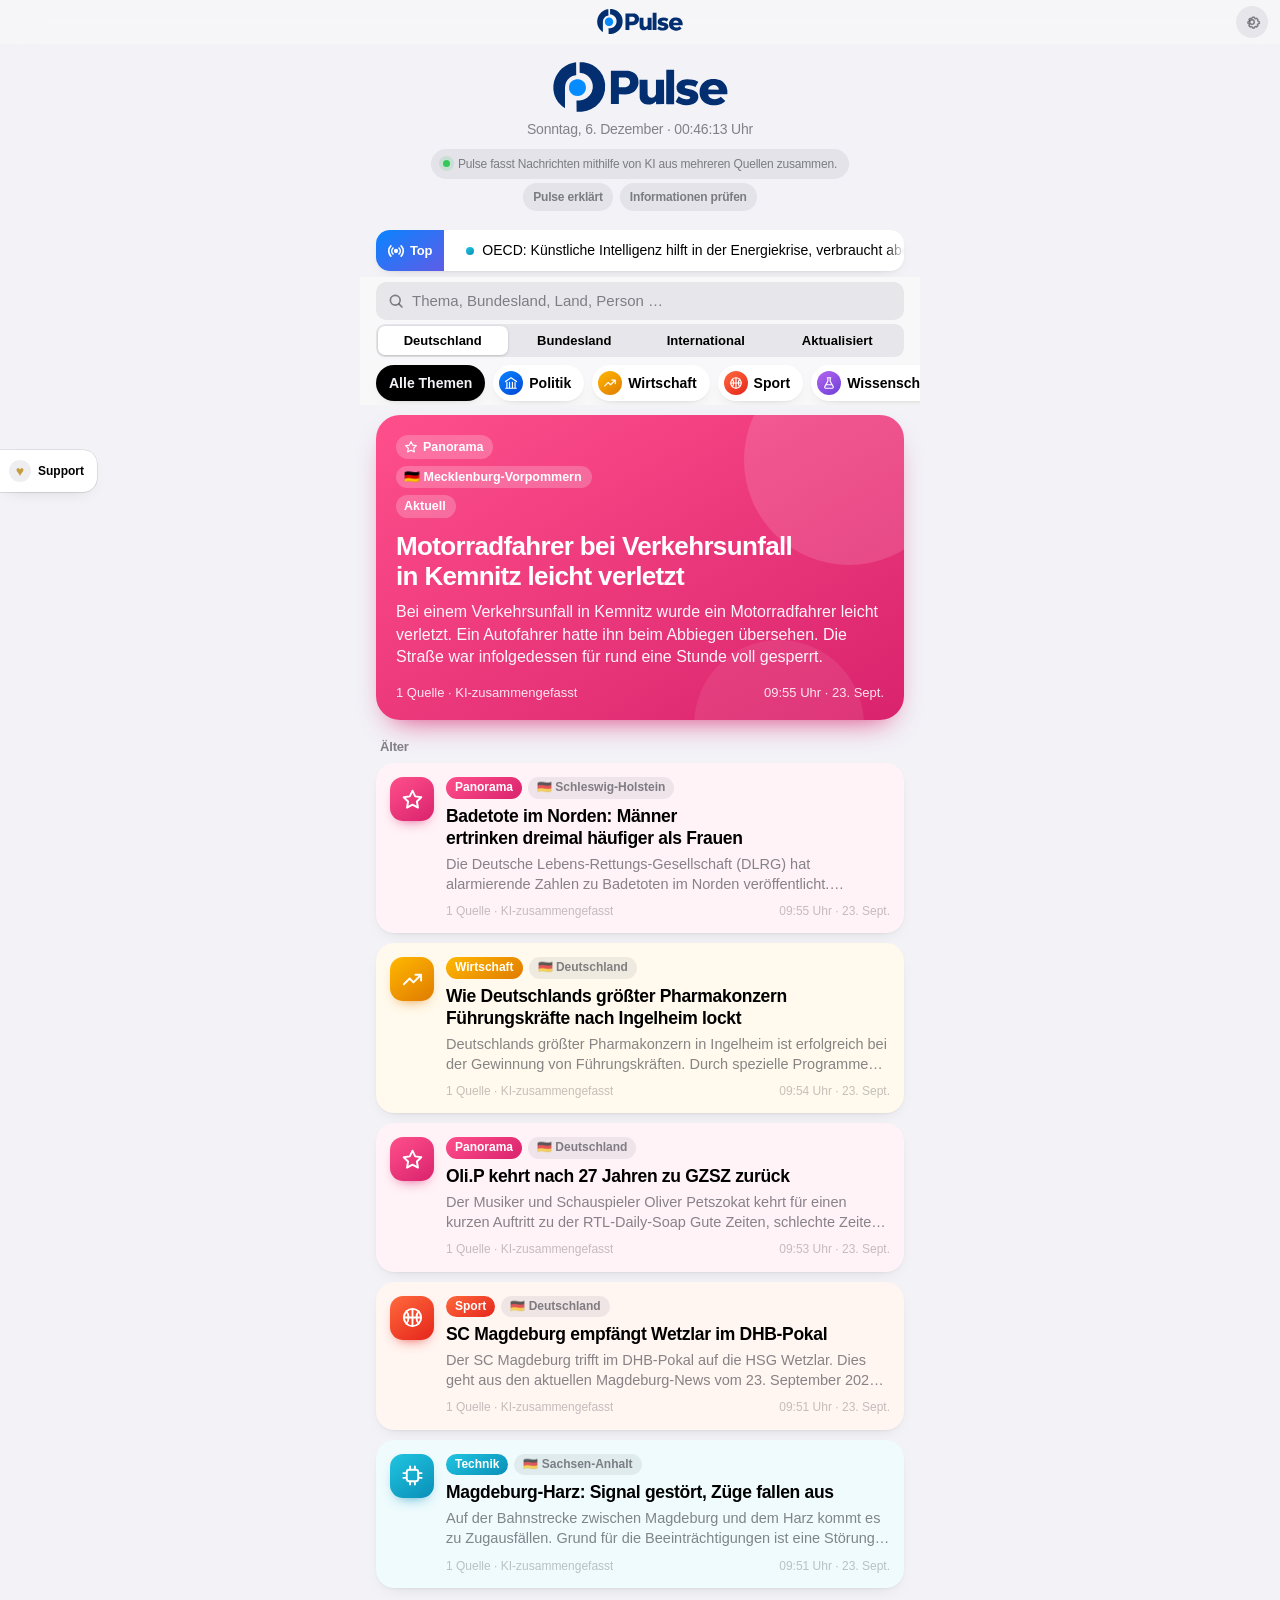
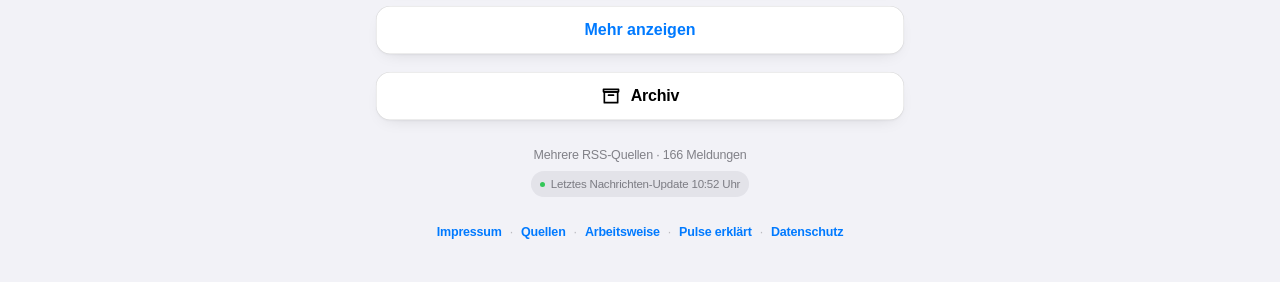
==== commit 10f87a49: "Demo-Button im Supporter-Fenster ergänzen" ====
--- a/index.html
+++ b/index.html
@@ -105,7 +105,7 @@
 .empty{text-align:center;padding:48px 24px;color:var(--label2)}.archive-button,.more-button{display:flex;align-items:center;justify-content:center;gap:10px;width:100%;height:48px;margin:18px 0 6px;padding:0 18px;border:0;border-radius:14px;background:var(--card);text-decoration:none;font-size:16px;font-weight:650;box-shadow:var(--shadow),inset 0 0 0 .5px var(--sep);transition:background .15s,transform .15s}.archive-button{color:#000}.more-button{color:var(--tint)}.archive-button:hover,.more-button:hover{background:var(--fill)}.archive-button:active,.more-button:active{transform:scale(.985)}.archive-button svg{width:20px;height:20px;flex:none}.large-text .archive-button,.large-text .more-button{font-size:19px}
 .empty h3{margin:12px 0 6px;color:var(--label);font-size:20px}
 .empty p{margin:0 0 16px;font-size:15px}
-.supporter-trigger{position:fixed!important;left:0!important;top:50%!important;z-index:100!important;display:flex!important;visibility:visible!important;opacity:1!important;align-items:center;gap:7px;border:0;border-radius:0 14px 14px 0;padding:10px 13px 10px 9px;background:var(--card);color:var(--label);box-shadow:var(--shadow),0 0 0 .5px var(--sep);font-size:12px;font-weight:750;writing-mode:horizontal-tb}.supporter-trigger{transition:opacity .22s ease,transform .22s ease,visibility .22s ease!important}.supporter-trigger.is-hidden{opacity:0!important;visibility:hidden!important;pointer-events:none!important;transform:translateX(-12px)!important}.supporter-trigger .heart{width:22px;height:22px;border-radius:50%;display:grid;place-items:center;background:var(--fill);font-size:14px;color:#C59B3B}.supporter-trigger:active{transform:scale(.97)}.supporter-sheet .shead{background:linear-gradient(150deg,#4a3920,#8a6a27)}.supporter-sheet .shead h2{font-size:25px}.supporter-intro{padding:14px 15px;border-radius:14px;background:color-mix(in srgb,var(--tint) 7%,var(--card));font-size:17px;line-height:1.42}.supporter-list{display:flex;flex-direction:column;gap:12px;margin-top:14px}.supporter-item{display:flex;align-items:flex-start;gap:11px;font-size:16px;line-height:1.4}.supporter-item .si{width:26px;flex:0 0 26px;text-align:center;font-size:20px}.supporter-note{margin-top:16px!important;color:var(--label2);font-size:13px!important}.supporter-sheet .sact{margin-top:18px}.supporter-sheet .support-close{width:100%;flex-basis:100%}@media(max-width:680px){.supporter-trigger{left:0!important;bottom:calc(84px + env(safe-area-inset-bottom,0px))!important;top:auto!important}}.empty .big{width:64px;height:64px;border-radius:20px;margin:0 auto;display:grid;place-items:center;background:linear-gradient(145deg,#8E8E93,#636366);color:#fff}
+.supporter-trigger{position:fixed!important;left:0!important;top:50%!important;z-index:100!important;display:flex!important;visibility:visible!important;opacity:1!important;align-items:center;gap:7px;border:0;border-radius:0 14px 14px 0;padding:10px 13px 10px 9px;background:var(--card);color:var(--label);box-shadow:var(--shadow),0 0 0 .5px var(--sep);font-size:12px;font-weight:750;writing-mode:horizontal-tb}.supporter-trigger{transition:opacity .22s ease,transform .22s ease,visibility .22s ease!important}.supporter-trigger.is-hidden{opacity:0!important;visibility:hidden!important;pointer-events:none!important;transform:translateX(-12px)!important}.supporter-trigger .heart{width:22px;height:22px;border-radius:50%;display:grid;place-items:center;background:var(--fill);font-size:14px;color:#C59B3B}.supporter-trigger:active{transform:scale(.97)}.supporter-sheet .shead{background:linear-gradient(150deg,#4a3920,#8a6a27)}.supporter-sheet .shead h2{font-size:25px}.supporter-intro{padding:14px 15px;border-radius:14px;background:color-mix(in srgb,var(--tint) 7%,var(--card));font-size:17px;line-height:1.42}.supporter-list{display:flex;flex-direction:column;gap:12px;margin-top:14px}.supporter-item{display:flex;align-items:flex-start;gap:11px;font-size:16px;line-height:1.4}.supporter-item .si{width:26px;flex:0 0 26px;text-align:center;font-size:20px}.supporter-note{margin-top:16px!important;color:var(--label2);font-size:13px!important}.supporter-sheet .sact{margin-top:18px}.supporter-sheet .support-demo{flex:1 1 100%;background:linear-gradient(145deg,#b78a2f,#7f5d18);color:#fff}.supporter-sheet .support-close{width:100%;flex-basis:100%}@media(max-width:680px){.supporter-trigger{left:0!important;bottom:calc(84px + env(safe-area-inset-bottom,0px))!important;top:auto!important}}.empty .big{width:64px;height:64px;border-radius:20px;margin:0 auto;display:grid;place-items:center;background:linear-gradient(145deg,#8E8E93,#636366);color:#fff}
 .empty .big svg{width:32px;height:32px}
 .skip-link{position:fixed;left:12px;top:8px;z-index:100;padding:9px 12px;border-radius:10px;background:var(--label);color:var(--bg);transform:translateY(-150%);transition:transform .15s}.skip-link:focus{transform:none}.access-tools{display:flex;gap:7px;justify-content:flex-end;margin:4px 0 7px}.access-tools button{border:0;border-radius:999px;padding:6px 10px;background:var(--fill);color:var(--label2);font-size:12px;font-weight:600}body.large-text{font-size:19px}body.large-text .sub{font-size:18px}body.large-text .freshline{font-size:15px}body.large-text .mq-label{font-size:15px}body.large-text .mq-item{font-size:17px}body.large-text .seg button{font-size:16px}body.large-text .chip{font-size:15px}body.large-text .state-chips button{font-size:15px}body.large-text .section{font-size:16px}body.large-text .ctitle{font-size:21px}body.large-text .csum{font-size:19px}body.large-text .cmeta{font-size:15px}body.large-text .tag{font-size:14px}body.large-text .htitle{font-size:30px}body.large-text .hsum{font-size:19px}body.large-text .hfoot{font-size:15px}body.large-text .pill{font-size:14px}body.large-text .access-tools button{font-size:14px}body.large-text .shead h2{font-size:27px}body.large-text .sbody h4{font-size:16px}body.large-text .sbody p{font-size:20px}body.large-text .sbody .note{font-size:16px}body.large-text .source-links p{font-size:18px}body.large-text .sact a,body.large-text .sact button{font-size:19px}body.large-text .story-badge{font-size:14px}body.reduce-motion *,body.reduce-motion *::before,body.reduce-motion *::after{animation:none!important;transition:none!important;scroll-behavior:auto!important}.story-meta{display:flex;flex-wrap:wrap;gap:6px;margin-top:8px}.story-badge{display:inline-flex;align-items:center;gap:5px;padding:4px 8px;border-radius:999px;background:rgba(255,255,255,.22);color:#fff;font-size:11.5px;font-weight:600}.ai-badge{color:#fff;background:rgba(255,255,255,.30)}.bottom-nav{display:none}@media(max-width:680px){main.wrap{display:block;width:100%;max-width:none;margin:0;padding:0 16px 90px}.bottom-nav{position:fixed;display:flex;left:0;right:0;bottom:0;z-index:40;padding:7px 8px calc(7px + env(safe-area-inset-bottom,0px));background:var(--bar);backdrop-filter:saturate(180%) blur(20px);border-top:.5px solid var(--sep);justify-content:space-around}.bottom-nav button{flex:1;border:0;background:none;color:var(--label2);font-size:10px;font-weight:600;padding:3px 1px}.bottom-nav button[aria-current="page"]{color:var(--tint)}.bottom-nav .bn-icon{display:block;font-size:17px;line-height:18px;margin-bottom:2px}.wrap{padding-bottom:90px}}.foot{margin:26px 8px 0;text-align:center;color:var(--label2);font-size:12.5px;line-height:1.45}.info-link{display:flex;align-items:center;justify-content:center;width:max-content;margin:10px auto 0;padding:7px 11px;border-radius:999px;background:var(--fill);color:var(--tint);font-size:12px;font-weight:650;text-decoration:none}.update-badge{display:inline-flex;align-items:center;gap:6px;margin-top:7px;padding:5px 9px;border-radius:999px;background:var(--fill);font-size:11.5px}.update-badge i{width:5px;height:5px;border-radius:50%;background:#34C759}.change-box{margin:14px 0 18px;padding:12px 14px;border-radius:14px;background:color-mix(in srgb,var(--tint) 10%,var(--card));border:1px solid color-mix(in srgb,var(--tint) 28%,var(--sep));color:var(--label)}.change-title{font-size:13px;font-weight:750;color:var(--tint);margin-bottom:5px}.change-text{font-size:14px;line-height:1.45;color:var(--label2)}
 
@@ -407,7 +407,7 @@
         <div class="supporter-item"><span class="si">♥</span><span>Die Unterstützung ist freiwillig und ändert nichts am kostenlosen Zugang.</span></div>
       </div>
       <p class="supporter-note">Es gibt derzeit noch keine Zahlungsfunktion. Diese Seite ist bereits für den späteren Supporter-Bereich vorbereitet.</p>
-      <div class="sact"><button class="secondary support-close" data-close="1">Schließen</button></div>
+      <div class="sact"><button class="support-demo" type="button" data-support-demo>Supporter-Plan öffnen</button><button class="secondary support-close" data-close="1">Schließen</button></div>
     </div>
   </div>`;
 }
@@ -440,6 +440,7 @@
   if(!t)return;
   const d=t.dataset;
   if(d.supporter!==undefined){lastFocus=t;currentSheet='__supporter__';t.classList.add('is-hidden');const root=$('#sheetRoot');root.innerHTML=supporterHTML(false);requestAnimationFrame(()=>requestAnimationFrame(()=>root.querySelectorAll('.overlay,.sheet').forEach(n=>n.classList.add('open'))));document.body.style.overflow='hidden';return}
+  if(d.supportDemo!==undefined){return}
   if(d.open!==undefined){openSheet(d.open);return}
   if(d.close!==undefined){closeSheet();return}
   if(d.more!==undefined){S.shown+=15;renderFeed();return}
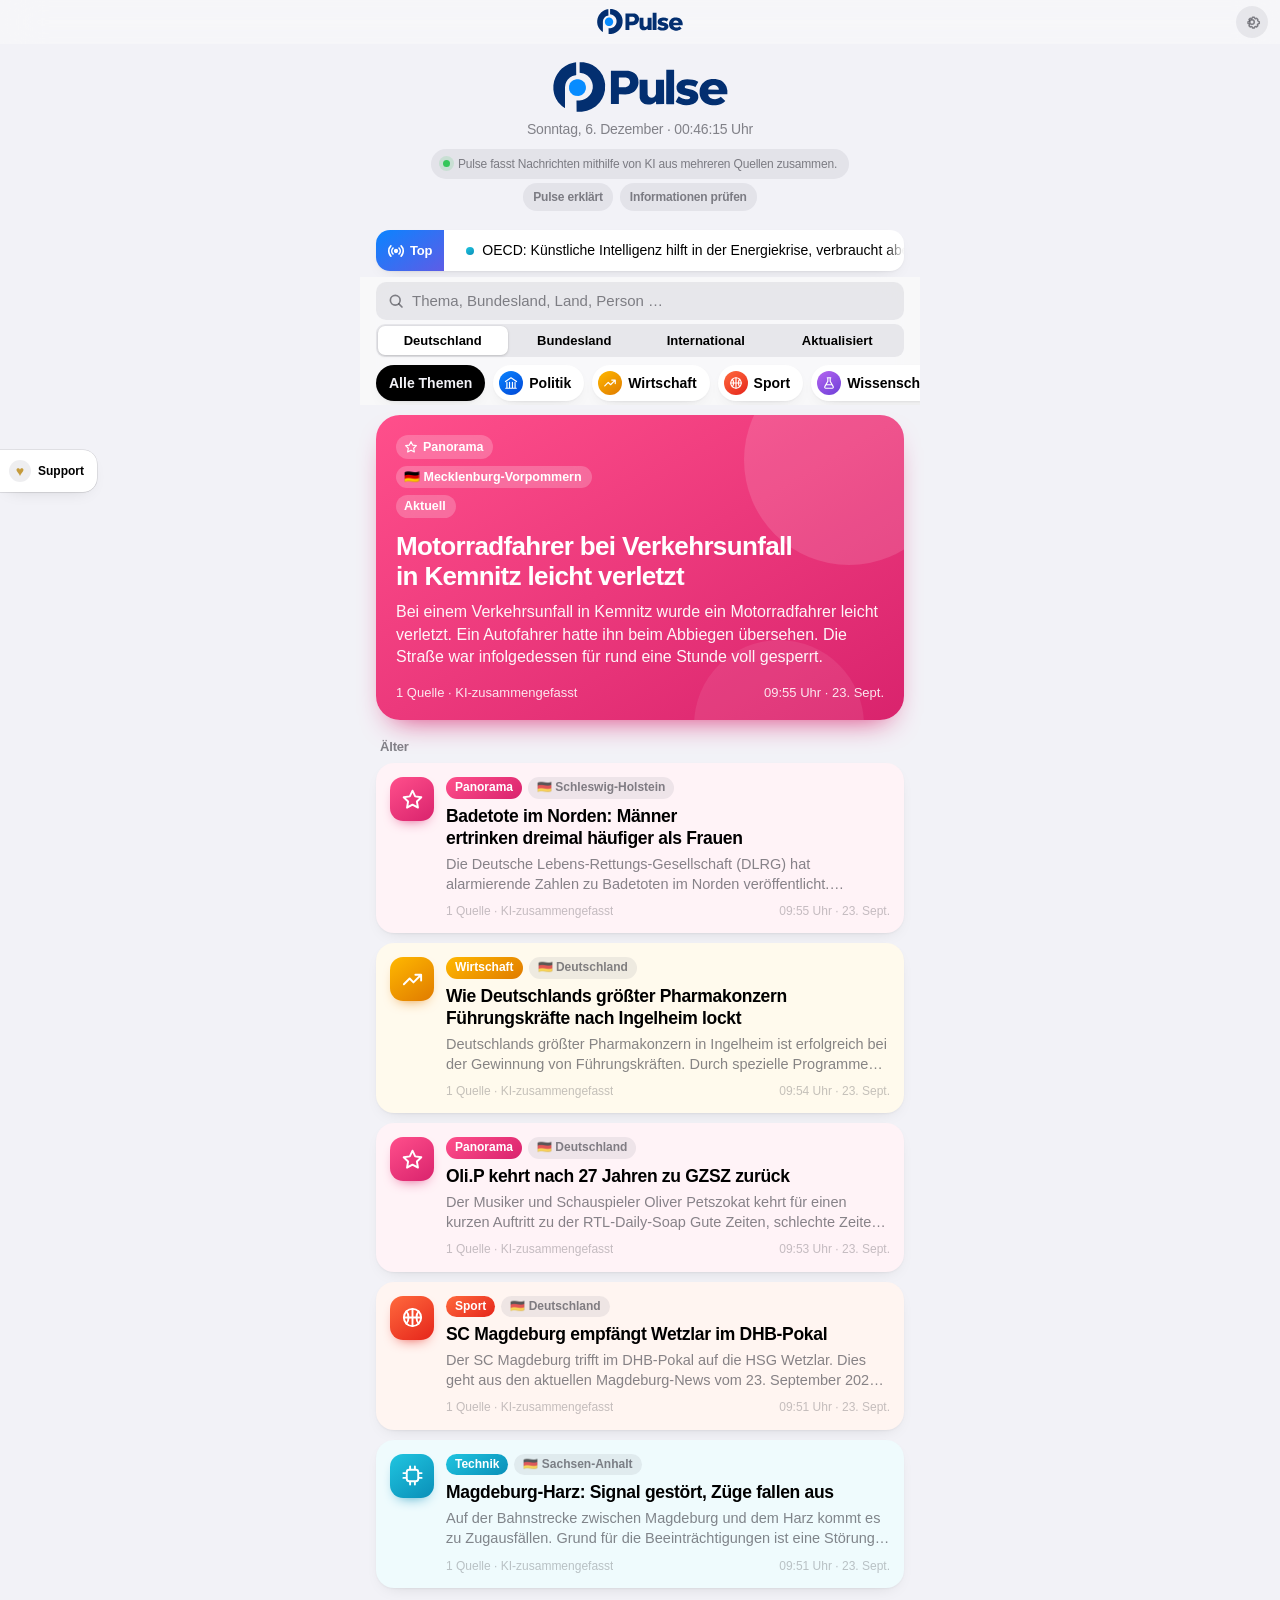
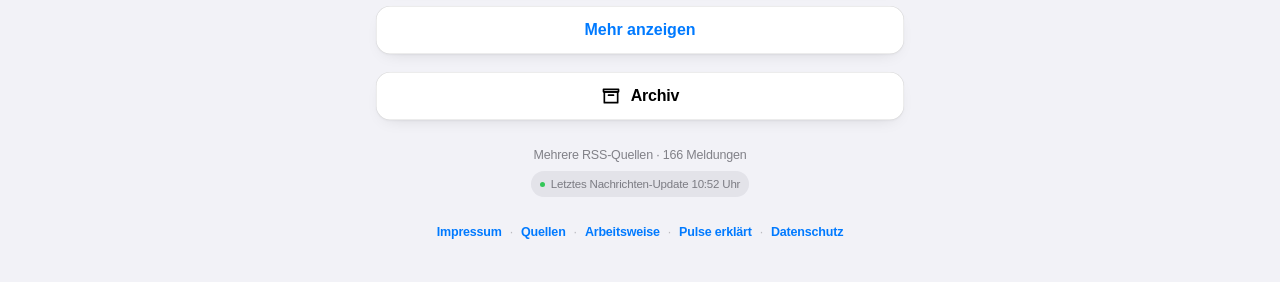
==== commit a8dd347c: "Support-Button mit lebendiger Herzanimation" ====
--- a/index.html
+++ b/index.html
@@ -105,7 +105,7 @@
 .empty{text-align:center;padding:48px 24px;color:var(--label2)}.archive-button,.more-button{display:flex;align-items:center;justify-content:center;gap:10px;width:100%;height:48px;margin:18px 0 6px;padding:0 18px;border:0;border-radius:14px;background:var(--card);text-decoration:none;font-size:16px;font-weight:650;box-shadow:var(--shadow),inset 0 0 0 .5px var(--sep);transition:background .15s,transform .15s}.archive-button{color:#000}.more-button{color:var(--tint)}.archive-button:hover,.more-button:hover{background:var(--fill)}.archive-button:active,.more-button:active{transform:scale(.985)}.archive-button svg{width:20px;height:20px;flex:none}.large-text .archive-button,.large-text .more-button{font-size:19px}
 .empty h3{margin:12px 0 6px;color:var(--label);font-size:20px}
 .empty p{margin:0 0 16px;font-size:15px}
-.supporter-trigger{position:fixed!important;left:0!important;top:50%!important;z-index:100!important;display:flex!important;visibility:visible!important;opacity:1!important;align-items:center;gap:7px;border:0;border-radius:0 14px 14px 0;padding:10px 13px 10px 9px;background:var(--card);color:var(--label);box-shadow:var(--shadow),0 0 0 .5px var(--sep);font-size:12px;font-weight:750;writing-mode:horizontal-tb}.supporter-trigger{transition:opacity .22s ease,transform .22s ease,visibility .22s ease!important}.supporter-trigger.is-hidden{opacity:0!important;visibility:hidden!important;pointer-events:none!important;transform:translateX(-12px)!important}.supporter-trigger .heart{width:22px;height:22px;border-radius:50%;display:grid;place-items:center;background:var(--fill);font-size:14px;color:#C59B3B}.supporter-trigger:active{transform:scale(.97)}.supporter-sheet .shead{background:linear-gradient(150deg,#4a3920,#8a6a27)}.supporter-sheet .shead h2{font-size:25px}.supporter-intro{padding:14px 15px;border-radius:14px;background:color-mix(in srgb,var(--tint) 7%,var(--card));font-size:17px;line-height:1.42}.supporter-list{display:flex;flex-direction:column;gap:12px;margin-top:14px}.supporter-item{display:flex;align-items:flex-start;gap:11px;font-size:16px;line-height:1.4}.supporter-item .si{width:26px;flex:0 0 26px;text-align:center;font-size:20px}.supporter-note{margin-top:16px!important;color:var(--label2);font-size:13px!important}.supporter-sheet .sact{margin-top:18px}.supporter-sheet .support-demo{flex:1 1 100%;background:linear-gradient(145deg,#b78a2f,#7f5d18);color:#fff}.supporter-sheet .support-close{width:100%;flex-basis:100%}@media(max-width:680px){.supporter-trigger{left:0!important;bottom:calc(84px + env(safe-area-inset-bottom,0px))!important;top:auto!important}}.empty .big{width:64px;height:64px;border-radius:20px;margin:0 auto;display:grid;place-items:center;background:linear-gradient(145deg,#8E8E93,#636366);color:#fff}
+.supporter-trigger{position:fixed!important;left:0!important;top:50%!important;z-index:100!important;display:flex!important;visibility:visible!important;opacity:1!important;align-items:center;gap:7px;border:0;border-radius:0 14px 14px 0;padding:10px 13px 10px 9px;background:var(--card);color:var(--label);box-shadow:var(--shadow),0 0 0 .5px var(--sep);font-size:12px;font-weight:750;writing-mode:horizontal-tb}.supporter-trigger{transition:opacity .22s ease,transform .22s ease,visibility .22s ease,box-shadow .22s ease!important}.supporter-trigger:hover{box-shadow:var(--shadow),0 0 0 1px color-mix(in srgb,#C59B3B 35%,var(--sep)),0 5px 18px -10px rgba(197,155,59,.45)}.supporter-trigger.is-hidden{opacity:0!important;visibility:hidden!important;pointer-events:none!important;transform:translateX(-12px)!important}.supporter-trigger .heart{width:22px;height:22px;border-radius:50%;display:grid;place-items:center;background:var(--fill);font-size:14px;color:#C59B3B;transform-origin:center;animation:supportHeart 1.8s ease-in-out infinite}.supporter-trigger .heart::after{content:"";position:absolute;width:22px;height:22px;border-radius:50%;box-shadow:0 0 0 0 color-mix(in srgb,#C59B3B 28%,transparent);animation:supportHeartRing 1.8s ease-in-out infinite}.supporter-trigger:active{transform:scale(.97)}@keyframes supportHeart{0%,100%{transform:scale(1)}12%{transform:scale(1.14)}24%{transform:scale(1)}36%{transform:scale(1.08)}48%{transform:scale(1)}60%,100%{transform:scale(1)}}@keyframes supportHeartRing{0%,45%,100%{box-shadow:0 0 0 0 color-mix(in srgb,#C59B3B 0%,transparent);opacity:0}18%{box-shadow:0 0 0 5px color-mix(in srgb,#C59B3B 22%,transparent);opacity:1}35%{box-shadow:0 0 0 9px color-mix(in srgb,#C59B3B 0%,transparent);opacity:0}}.supporter-sheet .shead{background:linear-gradient(150deg,#4a3920,#8a6a27)}.supporter-sheet .shead h2{font-size:25px}.supporter-intro{padding:14px 15px;border-radius:14px;background:color-mix(in srgb,var(--tint) 7%,var(--card));font-size:17px;line-height:1.42}.supporter-list{display:flex;flex-direction:column;gap:12px;margin-top:14px}.supporter-item{display:flex;align-items:flex-start;gap:11px;font-size:16px;line-height:1.4}.supporter-item .si{width:26px;flex:0 0 26px;text-align:center;font-size:20px}.supporter-note{margin-top:16px!important;color:var(--label2);font-size:13px!important}.supporter-sheet .sact{margin-top:18px}.supporter-sheet .support-demo{flex:1 1 100%;background:linear-gradient(145deg,#b78a2f,#7f5d18);color:#fff}.supporter-sheet .support-close{width:100%;flex-basis:100%}@media(max-width:680px){.supporter-trigger{left:0!important;bottom:calc(84px + env(safe-area-inset-bottom,0px))!important;top:auto!important}}.empty .big{width:64px;height:64px;border-radius:20px;margin:0 auto;display:grid;place-items:center;background:linear-gradient(145deg,#8E8E93,#636366);color:#fff}
 .empty .big svg{width:32px;height:32px}
 .skip-link{position:fixed;left:12px;top:8px;z-index:100;padding:9px 12px;border-radius:10px;background:var(--label);color:var(--bg);transform:translateY(-150%);transition:transform .15s}.skip-link:focus{transform:none}.access-tools{display:flex;gap:7px;justify-content:flex-end;margin:4px 0 7px}.access-tools button{border:0;border-radius:999px;padding:6px 10px;background:var(--fill);color:var(--label2);font-size:12px;font-weight:600}body.large-text{font-size:19px}body.large-text .sub{font-size:18px}body.large-text .freshline{font-size:15px}body.large-text .mq-label{font-size:15px}body.large-text .mq-item{font-size:17px}body.large-text .seg button{font-size:16px}body.large-text .chip{font-size:15px}body.large-text .state-chips button{font-size:15px}body.large-text .section{font-size:16px}body.large-text .ctitle{font-size:21px}body.large-text .csum{font-size:19px}body.large-text .cmeta{font-size:15px}body.large-text .tag{font-size:14px}body.large-text .htitle{font-size:30px}body.large-text .hsum{font-size:19px}body.large-text .hfoot{font-size:15px}body.large-text .pill{font-size:14px}body.large-text .access-tools button{font-size:14px}body.large-text .shead h2{font-size:27px}body.large-text .sbody h4{font-size:16px}body.large-text .sbody p{font-size:20px}body.large-text .sbody .note{font-size:16px}body.large-text .source-links p{font-size:18px}body.large-text .sact a,body.large-text .sact button{font-size:19px}body.large-text .story-badge{font-size:14px}body.reduce-motion *,body.reduce-motion *::before,body.reduce-motion *::after{animation:none!important;transition:none!important;scroll-behavior:auto!important}.story-meta{display:flex;flex-wrap:wrap;gap:6px;margin-top:8px}.story-badge{display:inline-flex;align-items:center;gap:5px;padding:4px 8px;border-radius:999px;background:rgba(255,255,255,.22);color:#fff;font-size:11.5px;font-weight:600}.ai-badge{color:#fff;background:rgba(255,255,255,.30)}.bottom-nav{display:none}@media(max-width:680px){main.wrap{display:block;width:100%;max-width:none;margin:0;padding:0 16px 90px}.bottom-nav{position:fixed;display:flex;left:0;right:0;bottom:0;z-index:40;padding:7px 8px calc(7px + env(safe-area-inset-bottom,0px));background:var(--bar);backdrop-filter:saturate(180%) blur(20px);border-top:.5px solid var(--sep);justify-content:space-around}.bottom-nav button{flex:1;border:0;background:none;color:var(--label2);font-size:10px;font-weight:600;padding:3px 1px}.bottom-nav button[aria-current="page"]{color:var(--tint)}.bottom-nav .bn-icon{display:block;font-size:17px;line-height:18px;margin-bottom:2px}.wrap{padding-bottom:90px}}.foot{margin:26px 8px 0;text-align:center;color:var(--label2);font-size:12.5px;line-height:1.45}.info-link{display:flex;align-items:center;justify-content:center;width:max-content;margin:10px auto 0;padding:7px 11px;border-radius:999px;background:var(--fill);color:var(--tint);font-size:12px;font-weight:650;text-decoration:none}.update-badge{display:inline-flex;align-items:center;gap:6px;margin-top:7px;padding:5px 9px;border-radius:999px;background:var(--fill);font-size:11.5px}.update-badge i{width:5px;height:5px;border-radius:50%;background:#34C759}.change-box{margin:14px 0 18px;padding:12px 14px;border-radius:14px;background:color-mix(in srgb,var(--tint) 10%,var(--card));border:1px solid color-mix(in srgb,var(--tint) 28%,var(--sep));color:var(--label)}.change-title{font-size:13px;font-weight:750;color:var(--tint);margin-bottom:5px}.change-text{font-size:14px;line-height:1.45;color:var(--label2)}
 
